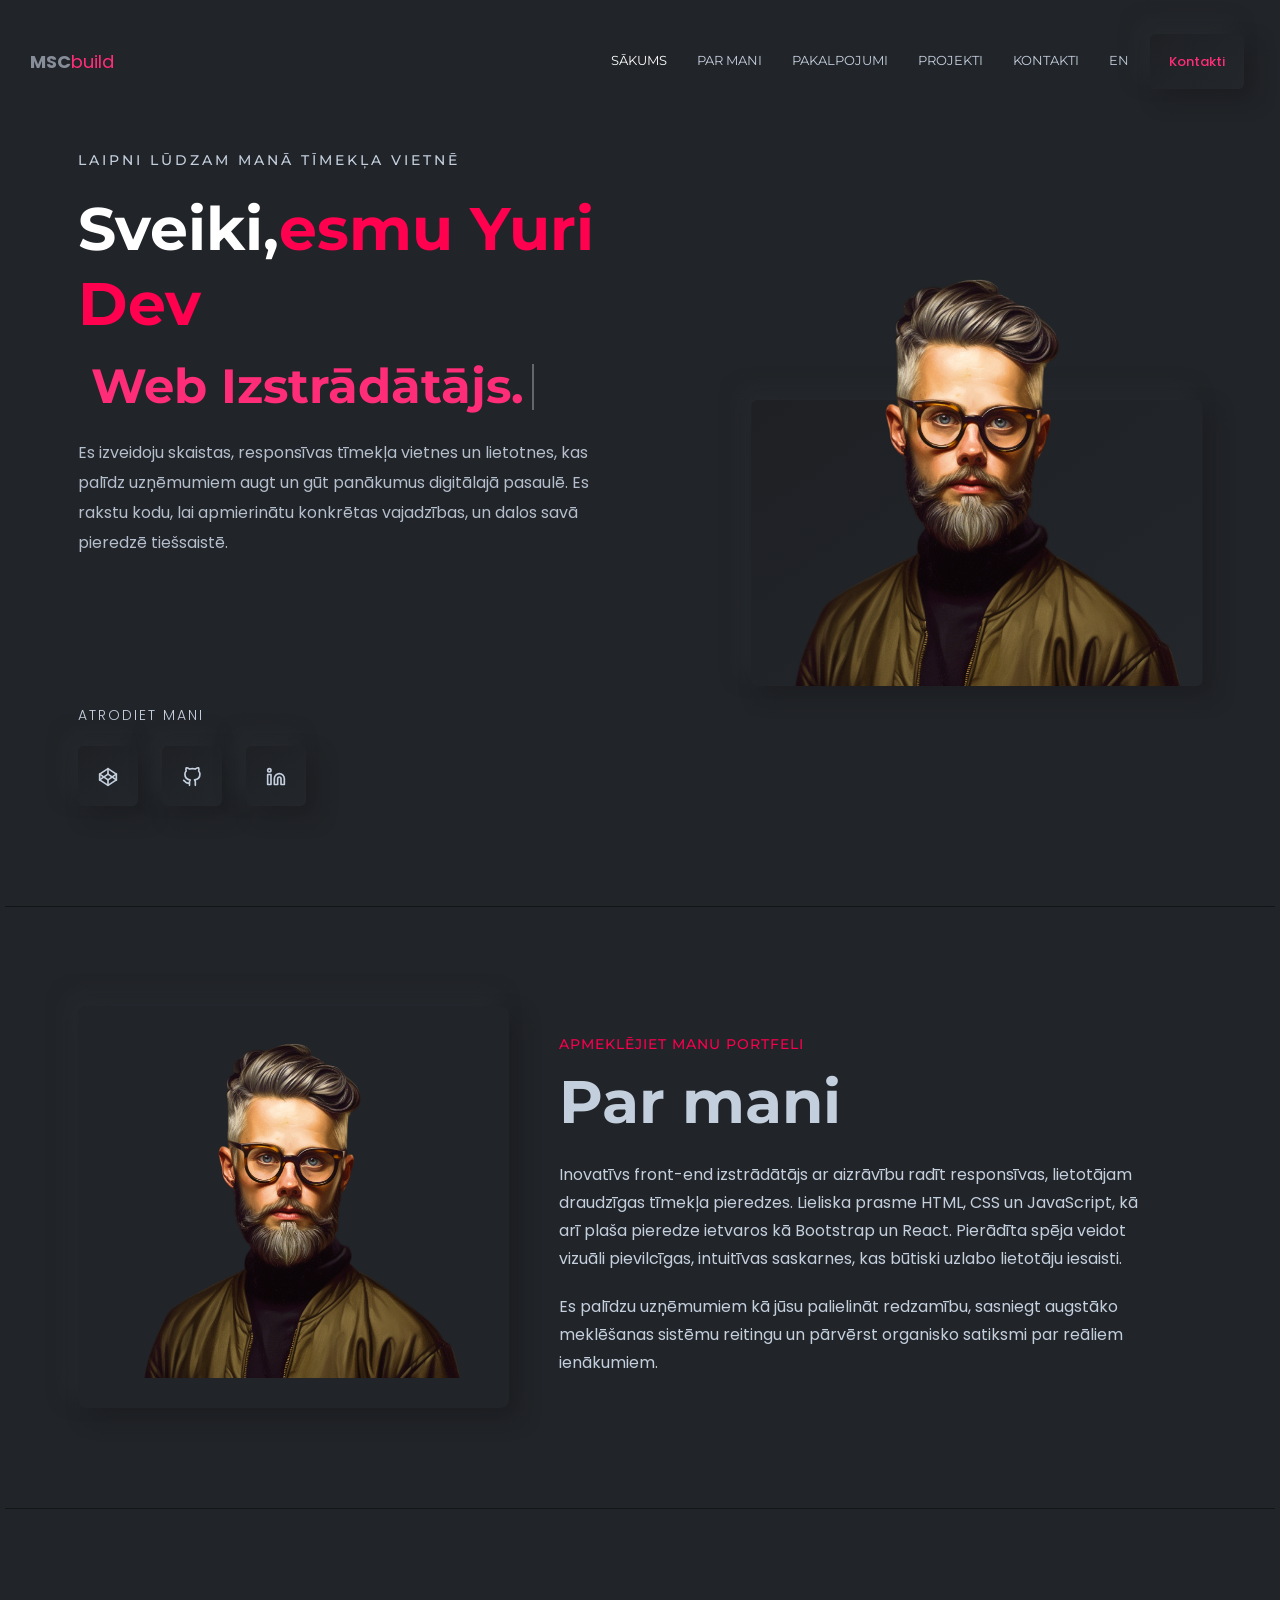
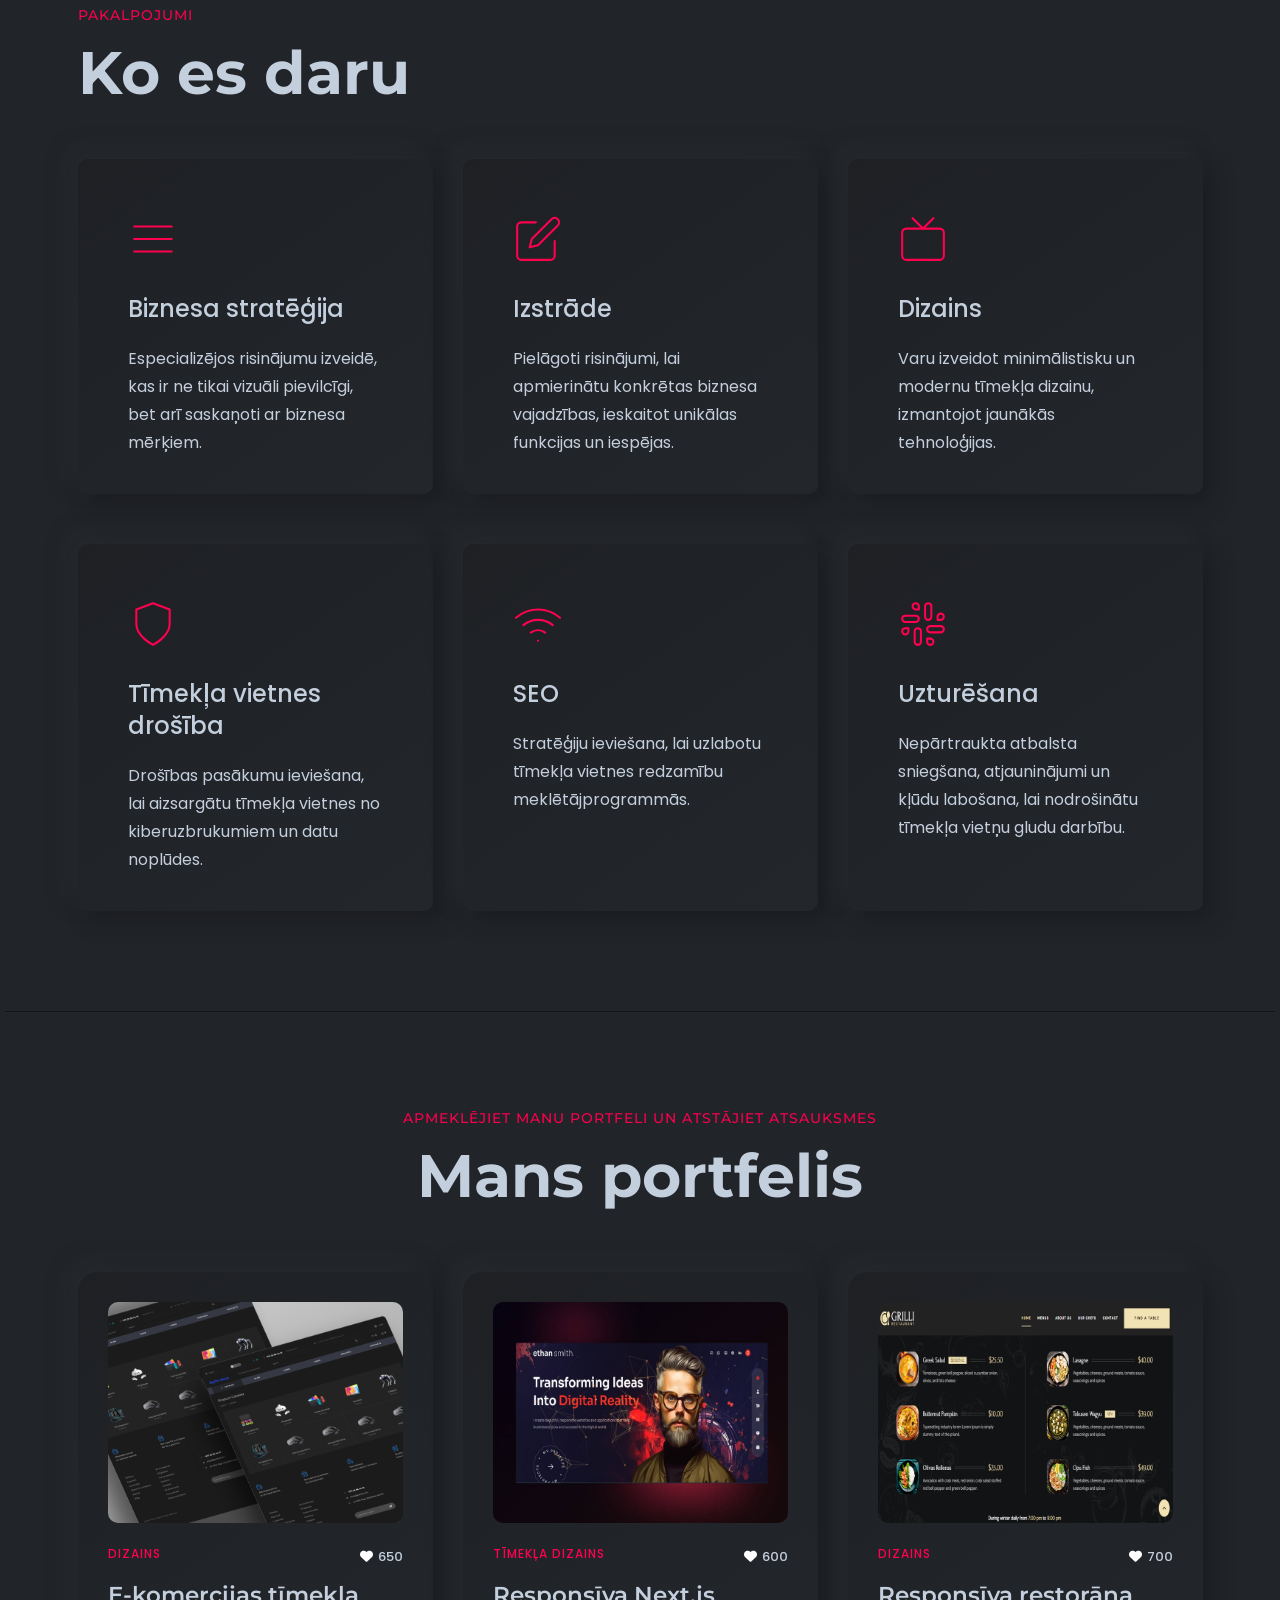
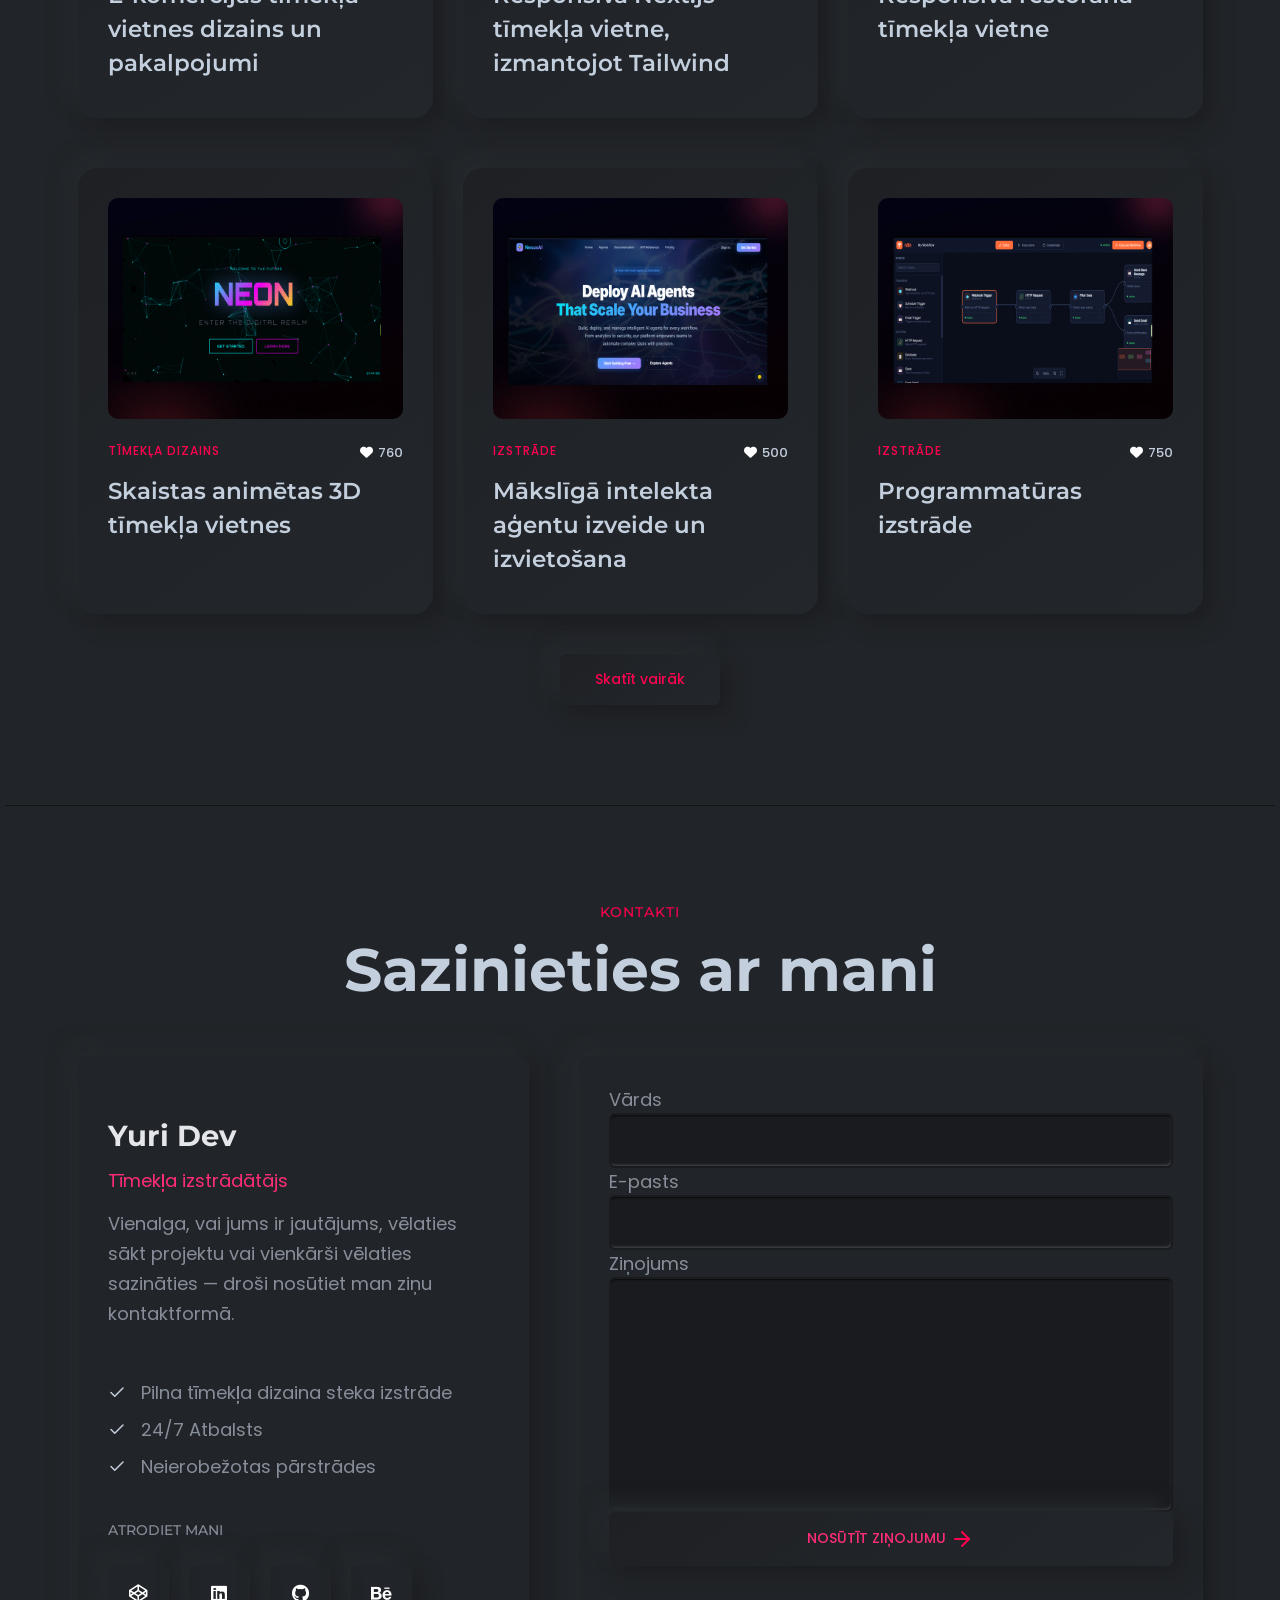
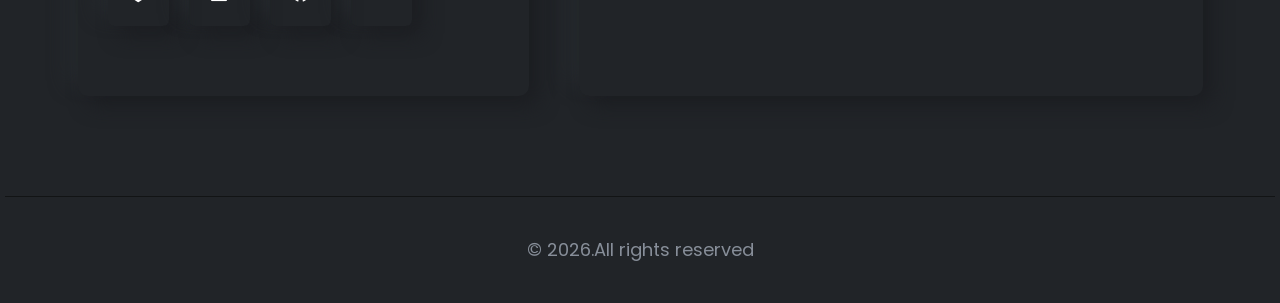
==== lv.html @ f6742e2f "Update print statement from 'Hello' to 'Goodbye'" ====
<!DOCTYPE html>
<html lang="lv">

<head>
<meta charset="utf-8">
<meta http-equiv="X-UA-Compatible" content="IE=edge">
<title>Yuri Dev || Digitālās pieredzes radīšana</title>
<meta name="robots" content="noindex, nofollow" />
<meta name="description" content="Yuri Dev, personīgā lapa, izstrādātājs">
<meta name="viewport" content="width=device-width, initial-scale=1, shrink-to-fit=no">
<meta name="apple-mobile-web-app-status-bar-style" content="black-translucent"/>
<meta http-equiv="ClearType" content="true" />
<meta name="format-detection" content="date=no">
<meta name="format-detection" content="telephone=no">
<meta name="format-detection" content="address=no">
<meta name="format-detection" content="email=no">
<meta name="referrer" content="no-referrer">
  <!-- FOR IE9 below -->
	<!--[if lt IE 9]>
	<script src="js/respond.min.js"></script>
	<![endif]-->
    <!-- Favicon -->
    <link rel="shortcut icon" type="image/x-icon" href="https://mscbuild.github.io/about/favicon.ico">
    <!-- CSS 
    ============================================ -->
    <link rel="stylesheet" href="https://mscbuild.github.io/assets/css/bootstrap.min.css">
    <link rel="stylesheet" href="https://mscbuild.github.io/assets/css/slick.css">
	<link rel="stylesheet" href="https://mscbuild.github.io/assets/css/slick-theme.css">
    <link rel="stylesheet" href="https://mscbuild.github.io/assets/css/aos.css">
<link rel="stylesheet" href="https://cdnjs.cloudflare.com/ajax/libs/font-awesome/6.5.0/css/all.min.css">
	<!-- Style css -->
    <link rel="stylesheet" href="assets/css/style.css">
    <!--Font-->
    <link href="https://fonts.googleapis.com/css?family=Open+Sans:300,400,700" rel="stylesheet">
	<style>
        /* Hiding the trap from real users */
        .honeypot {
            display: none;
        }
    </style>
   </head>

<body class="template-color-1 spybody" data-spy="scroll" data-target=".navbar-example2" data-offset="70">

    <!-- Start Header -->
    <header class="rn-header haeder-default black-logo-version header--fixed header--sticky">
        <div class="header-wrapper rn-popup-mobile-menu m--0 row align-items-center">
            <!-- Start Header Left -->
            <div class="col-lg-2 col-6">
                <div class="header-left">
					<div class="logo">
						 <strong>MSC</strong><span>build</span>
					</div>
                </div>
            </div>
            <!-- End Header Left -->
            <!-- Start Header Center -->
            <div class="col-lg-10 col-6">
                <div class="header-center">
                    <nav id="sideNav" class="mainmenu-nav navbar-example2 d-none d-xl-block onepagenav">
                        <!-- Start Mainmanu Nav -->
                        <ul class="primary-menu nav nav-pills">
                     <li class="nav-item current"><a class="nav-link smoth-animation active" href="#home">Sākums</a></li>
                     <li class="nav-item"><a class="nav-link smoth-animation" href="#about">Par mani</a></li>
                     <li class="nav-item"><a class="nav-link smoth-animation" href="#features">Pakalpojumi</a></li>
                     <li class="nav-item"><a class="nav-link smoth-animation" href="#portfolio">Projekti</a></li>
                    <li class="nav-item"><a class="nav-link" href="#contacts">Kontakti</a></li>
                    <li class="nav-item"><a class="nav-link" href="https://mscbuild.github.io/">EN</a></li>
                <div class="gtranslate_wrapper"</div>
                           <style>
                     .gglobe {
                                position: relative;
                                top: 2px;
						        margin: 10px 5px;
                                height: 23px;
                                width: 23px;


                        background-image: url('assets/img/lang.svg');
                        background-repeat: no-repeat;
                        background-size: contain;
                        opacity: 1;
                    }

                    .header-mob-menu .gglobe {
                        margin-left: 8px;
                        width: 30px;
                        height: 30px;

                        background-image: url('assets/img/lang.svg');
                    }
                </style>
                <script>window.gtranslateSettings = {"default_language":"en","languages":["en","lv","et","lt","pl","uk","de","ru","sv"],"globe_color":"#ffffff","wrapper_selector":".gtranslate_wrapper","flag_size":24,"globe_size":32}</script>
                <script src="https://cdn.gtranslate.net/widgets/latest/globe.js" defer></script>
						</ul>
					   <!-- End Mainmanu Nav -->
                    </nav>
					<!-- Start Header Right  -->
                    <div class="header-right">
                        <a class="rn-btn" href="#contacts"><span>Kontakti</span></a>
                        <div class="hamberger-menu d-block d-xl-none">
                            <i id="menuBtn" class="fas fa-bars humberger-menu"></i>
                        </div>
                        <div class="close-menu d-block">
                            <span class="closeTrigger">
                            <i data-feather="x"></i>
                        </span>
                        </div>
                    </div>
                    <!-- End Header Right  -->

                </div>
            </div>
            <!-- End Header Center -->
        </div>
    </header>
    <!-- End Header Area -->
	<!-- Start Popup Mobile Menu  -->
    <div class="popup-mobile-menu">
        <div class="inner">
            <div class="menu-top">
                <div class="menu-header">
                  <div class="close-button">
                        <button class="close-menu-activation close"><i data-feather="x"></i></button>
                    </div>
                </div>
                   </div>
            <div class="content">
                <ul class="primary-menu nav nav-pills onepagenav">
                     <li class="nav-item current"><a class="nav-link smoth-animation active" href="#home">Sākums</a></li>
                     <li class="nav-item"><a class="nav-link smoth-animation" href="#about">Par mani</a></li>
                     <li class="nav-item"><a class="nav-link smoth-animation" href="#features">Pakalpojumi</a></li>
                     <li class="nav-item"><a class="nav-link smoth-animation" href="#portfolio">Projekti</a></li>
                     <li class="nav-item"><a class="nav-link" href="#contacts">Kontakti</a></li>
					 <li class="nav-item"><a class="nav-link smoth-animation" href="https://mscbuild.github.io">EN</a></li>
                </ul>
					
                 <!-- social sharea area -->
                <div class="social-share-style-1 mt--40">
                    <span class="title">atrodiet mani</span>
                    <ul class="social-share d-flex liststyle">
                        <li class="facebook"><a href="https://x.com/"><svg xmlns="http://www.w3.org/2000/svg" width="24" height="24" viewBox="0 0 24 24" fill="none" stroke="currentColor" stroke-width="2" stroke-linecap="round" stroke-linejoin="round" class="feather feather-facebook">
                                    <path d="M18 2h-3a5 5 0 0 0-5 5v3H7v4h3v8h4v-8h3l1-4h-4V7a1 1 0 0 1 1-1h3z"></path>
                                </svg></a>
                        </li>
                        <li class="github"><a href="https://github.com/mscbuild"><svg xmlns="http://www.w3.org/2000/svg" width="24" height="24" viewBox="0 0 24 24" fill="none" stroke="currentColor" stroke-width="2" stroke-linecap="round" stroke-linejoin="round" class="feather feather-instagram">
                                    <rect x="2" y="2" width="20" height="20" rx="5" ry="5"></rect>
                                    <path d="M16 11.37A4 4 0 1 1 12.63 8 4 4 0 0 1 16 11.37z"></path>
                                    <line x1="17.5" y1="6.5" x2="17.51" y2="6.5"></line>
                                </svg></a>
                        </li>
                        <li class="linkedin"><a href="https://www.linkedin.com/in/jurijsrck"><svg xmlns="http://www.w3.org/2000/svg" width="24" height="24" viewBox="0 0 24 24" fill="none" stroke="currentColor" stroke-width="2" stroke-linecap="round" stroke-linejoin="round" class="feather feather-linkedin">
                                    <path d="M16 8a6 6 0 0 1 6 6v7h-4v-7a2 2 0 0 0-2-2 2 2 0 0 0-2 2v7h-4v-7a6 6 0 0 1 6-6z"></path>
                                    <rect x="2" y="9" width="4" height="12"></rect>
                                    <circle cx="4" cy="4" r="2"></circle>
                                </svg></a>
                        </li>
                    </ul>
                </div>
                <!-- end -->
            </div>
        </div>
    </div>
    <!-- End Popup Mobile Menu  -->
<main class="main-page-wrapper">
    <!-- Start Slider Area -->
        <div id="home" class="rn-slider-area">
            <div class="slide slider-style-1">
                <div class="container">
                    <div class="row row--30 align-items-center">
                        <div class="order-2 order-lg-1 col-lg-7 mt_md--50 mt_sm--50 mt_lg--30">
                            <div class="content">
                                <div class="inner">
                                    <span class="subtitle">Laipni lūdzam manā tīmekļa vietnē</span>
                                    <h1 class="title">Sveiki,<span>esmu Yuri Dev</span><br>
                                        <span class="header-caption" id="page-top">
                                            <!-- type headline start-->
                                            <span class="cd-headline clip is-full-width">
                                                <span></span>
                                                <!-- ROTATING TEXT -->
                                                <span class="cd-words-wrapper">
                                                    <b class="is-visible">Web Izstrādātājs.</b>
                                                    <b class="is-hidden">Freelancer.</b>
                                                </span>
                                            </span>
                                            <!-- type headline end -->
                                        </span>
                                    </h1>
                                    <div>
                                        <p class="description">Es izveidoju skaistas, responsīvas tīmekļa vietnes un lietotnes, kas palīdz uzņēmumiem augt un gūt panākumus digitālajā pasaulē. Es rakstu kodu, lai apmierinātu konkrētas vajadzības, un dalos savā pieredzē tiešsaistē.</p>
                                    </div>
								</div>
                             <div class="row">
                                    <div class="col-lg-6 col-xl-6 col-md-6 col-sm-6 col-12">
                                        <div class="social-share-inner-left">
                                            <span class="title">atrodiet mani</span>
                                            <ul class="social-share d-flex liststyle">
                                                <li class="codepen"><a href="https://codepen.io/jrck"><i data-feather="codepen"></i></a>
                                                </li>
                                                <li class="github"><a href="https://github.com/mscbuild"><i data-feather="github"></i></a>
                                                </li>
												<li class="linkedin"><a href="https://www.linkedin.com/in/jurijsrck"><i data-feather="linkedin"></i></a>
                                                </li>
											</ul>
                                        </div>
                                    </div>
                                </div>
                            </div>
                        </div>

                        <div class="order-1 order-lg-2 col-lg-5">
                            <div class="thumbnail">
                                <div class="inner">
                                    <img src="assets/img/hero.png" alt="Personīgā portfeļa attēli">
                                </div>
                            </div>
                        </div>
                    </div>
                </div>
            </div>
        </div>
        <!-- End Slider Area -->
          <!-- Start about Area -->
        <div id="about" class="rn-about-area rn-section-gap section-separator">
            <div class="container">
                <div class="row">
                    <div class="col-lg-5">
                        <div data-aos="fade-up" data-aos-duration="1000" data-aos-delay="100" data-aos-once="true" class="image-area">
                            <div class="thumbnail">
                                <img src="assets/img/hero.png" alt="">
                            </div>
                        </div>
                    </div>
                    <div data-aos="fade-up" data-aos-duration="1000" data-aos-delay="100" data-aos-once="true" class="col-lg-7 mt_sm--30">
                        <div class="contant">
                            <div class="section-title text-left">
                                <span class="subtitle">Apmeklējiet manu portfeli</span>
                                <h2 class="title">Par mani</h2>
                            </div>
                            <p class="discription">
                                Inovatīvs front-end izstrādātājs ar aizrāvību radīt responsīvas, lietotājam draudzīgas tīmekļa pieredzes. Lieliska prasme HTML, CSS un JavaScript, kā arī plaša pieredze ietvaros kā Bootstrap un React. Pierādīta spēja veidot vizuāli pievilcīgas, intuitīvas saskarnes, kas būtiski uzlabo lietotāju iesaisti.
                            </p>
                            <p class="discription">
                               Es palīdzu uzņēmumiem kā jūsu palielināt redzamību, sasniegt augstāko meklēšanas sistēmu reitingu un pārvērst organisko satiksmi par reāliem ienākumiem.
                            </p>
                            
                        </div>
                    </div>
                </div>
            </div>
        </div>
        <!-- End about Area -->
         <!-- Start Service Area -->
        <div class="rn-service-area rn-section-gap section-separator" id="features">
            <div class="container">
                <div class="row">
                    <div class="col-lg-12">
                        <div class="section-title text-left" data-aos="fade-up" data-aos-duration="500" data-aos-delay="100" data-aos-once="true">
                            <span class="subtitle">Pakalpojumi</span>
                            <h2 class="title">Ko es daru</h2>
                        </div>
                    </div>
                </div>
                <div class="row row--25 mt_md--10 mt_sm--10">

                    <!-- Start Single Service -->
                    <div data-aos="fade-up" data-aos-duration="500" data-aos-delay="100" data-aos-once="true" class="col-lg-6 col-xl-4 col-md-6 col-sm-12 col-12 mt--50 mt_md--30 mt_sm--30">
                        <div class="rn-service">
                            <div class="inner">
                                <div class="icon">
                                    <i data-feather="menu"></i>
                                </div>
                                <div class="content">
                                    <h4 class="title"><a href="#">Biznesa stratēģija</a></h4>
                                    <p class="description">Especializējos risinājumu izveidē, kas ir ne tikai vizuāli pievilcīgi, bet arī saskaņoti ar biznesa mērķiem.</p>
                                    <a class="read-more-button" href="#"><i class="feather-arrow-right"></i></a>
                                </div>
                            </div>
                            <a class="over-link" href="#"></a>
                        </div>
                    </div>
                    <!-- End SIngle Service -->
                    <!-- Start Single Service -->
                    <div data-aos="fade-up" data-aos-duration="500" data-aos-delay="300" data-aos-once="true" class="col-lg-6 col-xl-4 col-md-6 col-sm-12 col-12 mt--50 mt_md--30 mt_sm--30">
                        <div class="rn-service">
                            <div class="inner">
                                <div class="icon">
                                     <i data-feather="edit"></i>
                                </div>
                                <div class="content">
                                    <h4 class="title"><a href="#">Izstrāde</a></h4>
                                    <p class="description">Pielāgoti risinājumi, lai apmierinātu konkrētas biznesa vajadzības, ieskaitot unikālas funkcijas un iespējas.</p>
                                    <a class="read-more-button" href="#"><i class="feather-arrow-right"></i></a>
                                </div>
                            </div>
                            <a class="over-link" href="#"></a>
                        </div>
                    </div>
                    <!-- End SIngle Service -->
                    <!-- Start Single Service -->
                    <div data-aos="fade-up" data-aos-duration="500" data-aos-delay="500" data-aos-once="true" class="col-lg-6 col-xl-4 col-md-6 col-sm-12 col-12 mt--50 mt_md--30 mt_sm--30">
                        <div class="rn-service">
                            <div class="inner">
                                <div class="icon">
                                    <i data-feather="tv"></i>
                                </div>
                                <div class="content">
                                    <h4 class="title"><a href="#">Dizains</a></h4>
                                    <p class="description">Varu izveidot minimālistisku un modernu tīmekļa dizainu, izmantojot jaunākās tehnoloģijas.</p>
                                    <a class="read-more-button" href="#"><i class="feather-arrow-right"></i></a>
                                </div>
                            </div>
                            <a class="over-link" href="#"></a>
                        </div>
                    </div>
                    <!-- End SIngle Service -->
                    <!-- Start Single Service -->
                    <div data-aos="fade-up" data-aos-duration="500" data-aos-delay="100" data-aos-once="true" class="col-lg-6 col-xl-4 col-md-6 col-sm-12 col-12 mt--50 mt_md--30 mt_sm--30">
                        <div class="rn-service">
                            <div class="inner">
                                <div class="icon">
                                    <i data-feather="shield"></i>
                                </div>
                                <div class="content">
                                    <h4 class="title"><a href="#">Tīmekļa vietnes drošība</a></h4>
                                    <p class="description">Drošības pasākumu ieviešana, lai aizsargātu tīmekļa vietnes no kiberuzbrukumiem un datu noplūdes.
                                    </p>
                                    <a class="read-more-button" href="#"><i class="feather-arrow-right"></i></a>
                                </div>
                            </div>
                            <a class="over-link" href="#"></a>
                        </div>
                    </div>
                    <!-- End SIngle Service -->
                    <!-- Start Single Service -->
                    <div data-aos="fade-up" data-aos-duration="500" data-aos-delay="300" data-aos-once="true" class="col-lg-6 col-xl-4 col-md-6 col-sm-12 col-12 mt--50 mt_md--30 mt_sm--30">
                        <div class="rn-service">
                            <div class="inner">
                                <div class="icon">
                                    <i data-feather="wifi"></i>
                                </div>
                                <div class="content">
                                    <h4 class="title"><a href="#">SEO</a></h4>
                                    <p class="description">Stratēģiju ieviešana, lai uzlabotu tīmekļa vietnes redzamību meklētājprogrammās.</p>
                                    <a class="read-more-button" href="#"><i class="feather-arrow-right"></i></a>
                                </div>
                            </div>
                            <a class="over-link" href="#"></a>
                        </div>
                    </div>
                    <!-- End SIngle Service -->
                    <!-- Start Single Service -->
                    <div data-aos="fade-up" data-aos-duration="500" data-aos-delay="500" data-aos-once="true" class="col-lg-6 col-xl-4 col-md-6 col-sm-12 col-12 mt--50 mt_md--30 mt_sm--30">
                        <div class="rn-service">
                            <div class="inner">
                                <div class="icon">
                                    <i data-feather="slack"></i>
                                </div>
                                <div class="content">
                                    <h4 class="title"><a href="#">Uzturēšana</a></h4>
                                    <p class="description">Nepārtraukta atbalsta sniegšana, atjauninājumi un kļūdu labošana, lai nodrošinātu tīmekļa vietņu gludu darbību.</p>
                                    <a class="read-more-button" href="#"><i class="feather-arrow-right"></i></a>
                                </div>
                            </div>
                            <a class="over-link" href="#"></a>
                        </div>
                    </div>
                    <!-- End SIngle Service -->
                  </div>
            </div>
        </div>
        <!-- End Service Area  -->

 		<!-- Start Portfolio Area -->
        <div class="rn-portfolio-area rn-section-gap section-separator" id="portfolio">
            <div class="container">
                <div class="row">
                    <div class="col-lg-12">
                        <div class="section-title text-center">
                            <span class="subtitle">Apmeklējiet manu portfeli un atstājiet atsauksmes</span>
                            <h2 class="title">Mans portfelis</h2>
                        </div>
                    </div>
                </div>

                <div class="row row--25 mt--10 mt_md--10 mt_sm--10">
                    <!-- Start Single Portfolio -->
                    <div data-aos="fade-up" data-aos-delay="100" data-aos-once="true" class="col-lg-6 col-xl-4 col-md-6 col-12 mt--50 mt_md--30 mt_sm--30">
                        <div class="rn-portfolio" data-bs-toggle="modal" data-bs-target="#exampleModalCenter">
                            <div class="inner">
                                <div class="thumbnail">
                                            <a href="javascript:void(0)">
                                                <img src="assets/img/dev-21.png" alt="Personīgā portfeļa attēli">
                                            </a>
                                        </div>
                                        <div class="content">
                                            <div class="category-info">
                                                <div class="category-list">
                                                    <a href="javascript:void(0)">Dizains</a>
                                                </div>
                                                <div class="meta">
                                                    <span><a href="javascript:void(0)"><i class="fa-solid fa-heart"></i></a>
                                                        650</span>
                                                </div>
                                            </div>
                                            <h4 class="title"><a href="javascript:void(0)">E-komercijas tīmekļa vietnes dizains un pakalpojumi<i
                                                        class="feather-arrow-right"></i></a></h4>
                                        </div>
                                    </div>
                                </div>
                            </div>
                            <!-- End Single Portfolio  -->

                            <!-- Start Single Portfolio  -->
                             <div data-aos="fade-up" data-aos-delay="300" data-aos-once="true" class="col-lg-6 col-xl-4 col-md-6 col-12 mt--50 mt_md--30 mt_sm--30">
                        <div class="rn-portfolio" data-bs-toggle="modal" data-bs-target="#exampleModalCenter-1">
                            <div class="inner">
                                <div class="thumbnail">
										  <a href="javascript:void(0)">
                                         <img src="assets/img/dev-7.png" alt="Personīgā portfeļa attēli">
                                            </a>
                                        </div>
                                        <div class="content">
                                            <div class="category-info">
                                                <div class="category-list">
                                                    <a href="javascript:void(0)">Tīmekļa dizains</a>
                                                </div>
                                                <div class="meta">
                                                    <span><a href="javascript:void(0)"><i class="fa-solid fa-heart"></i></a>
                                                        600</span>
                                                </div>
                                            </div>
                                            <h4 class="title"><a href="javascript:void(0)">Responsīva Next.js tīmekļa vietne, izmantojot Tailwind<i
                                                        class="feather-arrow-right"></i></a></h4>
                                        </div>
                                    </div>
                                </div>
                            </div>
                            <!-- End Single Portfolio  -->

                            <!-- Start Single Portfolio  -->
                            <div data-aos="fade-up" data-aos-delay="300" data-aos-once="true" class="col-lg-6 col-xl-4 col-md-6 col-12 mt--50 mt_md--30 mt_sm--30">
                        <div class="rn-portfolio" data-bs-toggle="modal" data-bs-target="#exampleModalCenter-3">
                            <div class="inner">
                                <div class="thumbnail">
									 <a href="javascript:void(0)">
                                        <img src="assets/img/dev-5.png" alt="Personīgā portfeļa attēli">
                                            </a>
                                        </div>
                                        <div class="content">
                                            <div class="category-info">
                                                <div class="category-list">
                                                    <a href="javascript:void(0)">Dizains</a>
                                                </div>
                                                <div class="meta">
                                                    <span><a href="javascript:void(0)"><i class="fa-solid fa-heart"></i></a>
                                                        700</span>
                                                </div>
                                            </div>
                                            <h4 class="title"><a href="javascript:void(0)">Responsīva restorāna tīmekļa vietne<i
                                                        class="feather-arrow-right"></i></a></h4>
                                        </div>
                                    </div>
                                </div>
                            </div>
                            <!-- End Single Portfolio  -->

							<!-- Start Single Portfolio  -->
                        <div data-aos="fade-up" data-aos-delay="300" data-aos-once="true" class="col-lg-6 col-xl-4 col-md-6 col-12 mt--50 mt_md--30 mt_sm--30">
                        <div class="rn-portfolio" data-bs-toggle="modal" data-bs-target="#">
                            <div class="inner">
                                <div class="thumbnail">
                                            <a href="https://mscbuild.github.io/about/neon.html">
                                                <img src="assets/img/dev-8.png" alt="Personīgā portfeļa attēli">
                                            </a>
                                        </div>
                                        <div class="content">
                                            <div class="category-info">
                                                <div class="category-list">
                                                    <a href="https://mscbuild.github.io/about/neon.html">Tīmekļa dizains</a>
                                                </div>
                                                <div class="meta">
                                                    <span><a href="#"><i class="fa-solid fa-heart"></i></a>
                                                        760</span>
                                                </div>
                                            </div>
                                            <h4 class="title"><a href="https://mscbuild.github.io/about/neon.html">Skaistas animētas 3D tīmekļa vietnes<i
                                                        class="feather-arrow-right"></i></a></h4>
                                        </div>
                                    </div>
                                </div>
                            </div>
                            <!-- End Single Portfolio  -->


                            <!-- Start Single Portfolio  -->
                        <div data-aos="fade-up" data-aos-delay="300" data-aos-once="true" class="col-lg-6 col-xl-4 col-md-6 col-12 mt--50 mt_md--30 mt_sm--30">
                        <div class="rn-portfolio" data-bs-toggle="modal" data-bs-target="#">
                            <div class="inner">
                                <div class="thumbnail">
                                            <a href="https://mscbuild.github.io/about/agent.html">
                                                <img src="assets/img/dev-61.png" alt="Personīgā portfeļa attēli">
                                            </a>
                                        </div>
                                        <div class="content">
                                            <div class="category-info">
                                                <div class="category-list">
                                                    <a href="https://mscbuild.github.io/about/agent.html">Izstrāde</a>
                                                </div>
                                                <div class="meta">
                                                    <span><a href="#"><i class="fa-solid fa-heart"></i></a>
                                                       500</span>
                                                </div>
                                            </div>
                                            <h4 class="title"><a href="https://mscbuild.github.io/about/agent.html">Mākslīgā intelekta aģentu izveide un izvietošana<i
                                                        class="feather-arrow-left"></i></a></h4>
                                        </div>
                                    </div>
                                </div>
                            </div>
                            <!-- End Single Portfolio  -->
							<!-- Start Single Portfolio  -->
                        <div data-aos="fade-up" data-aos-delay="300" data-aos-once="true" class="col-lg-6 col-xl-4 col-md-6 col-12 mt--50 mt_md--30 mt_sm--30">
                        <div class="rn-portfolio" data-bs-toggle="modal" data-bs-target="#">
                            <div class="inner">
                                <div class="thumbnail">
                                            <a href="https://codepen.io/jrck/full/raMrOLz">
                                                <img src="assets/img/dev-4.png" alt="Personīgā portfeļa attēli">
                                            </a>
                                        </div>
                                        <div class="content">
                                            <div class="category-info">
                                                <div class="category-list">
                                                    <a href="https://codepen.io/jrck/full/raMrOLz">Izstrāde</a>
                                                </div>
                                                <div class="meta">
                                                    <span><a href="https://codepen.io/jrck/full/raMrOLz"><i class="fa-solid fa-heart"></i></a>
                                                       750</span>
                                                </div>
                                            </div>
                                                   <h4 class="title"><a href="https://codepen.io/jrck/full/raMrOLz">Programmatūras izstrāde<i   
                                                        class="feather-arrow-left"></i></a></h4>
                                        </div>
                                    </div>
								</div>
                            </div>
						   <!-- End Single Portfolio  -->
						 </div>
                    </div>
			  <div class="mt--40 text-center margin-t-20">
                   <a class="rn-btn rbbtn rn-single btn-medium  shadow-has" href="portf.html"> Skatīt vairāk</a>
				 </div>
            </div>
		   
	    <!-- End portfolio Area -->
	
        <!-- Modal Portfolio Body area Start -->
        <div class="modal fade" id="exampleModalCenter" tabindex="-1" role="dialog" aria-hidden="true">
            <div class="modal-dialog modal-dialog-centered" role="document">
                <div class="modal-content">
                    <div class="modal-header">
                        <button type="button" class="close" data-bs-dismiss="modal" aria-label="Close">
                            <span aria-hidden="true"><i data-feather="x"></i></span>
                        </button>
                    </div>
                    <div class="modal-body">
                        <div class="row align-items-center">

                            <div class="col-lg-6">
                                <div class="portfolio-popup-thumbnail">
                                    <div class="image">
                                        <img class="w-100" src="assets/img/dev-21.png" alt="slide">
                                    </div>
                                </div>
                            </div>

                            <div class="col-lg-6">
                                <div class="text-content">
                                    <h3>
                                        <span>Izceltais – Dizains</span> Tīmekļa vietnes dizaina izstrāde.
                                    </h3>
                                    <p class="mb--30">Kompleksa dizaina risinājuma izstrāde e-komercijas platformai, kas vērsta uz lietotāja pieredzes (UX), pārdošanas konversijas un zīmola atpazīstamības uzlabošanu. Projekts ietvēra visas fāzes — no tirgus pētījumiem līdz galīgo UI izkārtojumu un prototipu izveidei.</p>
									<p><b>*Sasniegtie rezultāti:</b></p>
								    <p>Pozitīvas lietotāju atsauksmes par interfeisa vienkāršību un ērtību, 10% atteikumu samazināšanās, redzamība meklēšanas sistēmās. Produkts atbilst tehniskajām prasībām un kvalitātes standartiem.</p> 
									<p><b>*Izmantotās tehnoloģijas:</b></p>
									<p>· Figma</p>
									<div class="button-group mt--20">
                                        <a href="https://www.behance.net/gallery/228404099/E-commerce-bussiness-design" class="rn-btn thumbs-icon">
                                            <span>PATĪK</span>
                                            <i data-feather="thumbs-up"></i>
											</a>
                                        <a href="https://www.behance.net/gallery/228404099/E-commerce-bussiness-design" class="rn-btn">
                                            <span>SKATĪT PROJEKTU</span>
                                            <i data-feather="chevron-right"></i>
                                        </a>
                                    </div>

                                </div>
                                <!-- End of .text-content -->
                            </div>
                        </div>
                        <!-- End of .row Body-->
                    </div>
                </div>
            </div>
        </div>
        <!-- End Modal Portfolio area -->

	<!-- Modal Portfolio Body area Start-1 -->
        <div class="modal fade" id="exampleModalCenter-1" tabindex="-1" role="dialog" aria-hidden="true">
            <div class="modal-dialog modal-dialog-centered" role="document">
                <div class="modal-content">
                    <div class="modal-header">
                        <button type="button" class="close" data-bs-dismiss="modal" aria-label="Close">
                            <span aria-hidden="true"><i data-feather="x"></i></span>
                        </button>
                    </div>
                    <div class="modal-body">
                        <div class="row align-items-center">

                            <div class="col-lg-6">
                                <div class="portfolio-popup-thumbnail">
                                    <div class="image">
                                        <img class="w-100" src="assets/img/dev-7.png" alt="slide">
                                    </div>
                                </div>
                            </div>

                            <div class="col-lg-6">
                                <div class="text-content">
                                    <h3>
                                        <span>Izceltais – Dizains</span> Tīmekļa vietnes dizaina izstrāde.
                                    </h3>
									<p><b>Stratēģija · UI/UX Dizains · Mākslas virziens · Tīmekļa izstrāde</b></p>
                                    <p class="mb--30">Visaptveroša dizaina risinājuma izstrāde ļoti efektīvai, profesionālai un atmiņā paliekošai portfeļa tīmekļa vietnei, kas maksimizē iespējas sasniegt profesionālos mērķus: piesaistīt mērķa klientus, atrast darbu vai palielināt personīgā zīmola atpazīstamību.</p>
									<p><b>*Sasniegtie rezultāti:</b></p>
                                    <p>Dizains tiek uztverts kā profesionāls, saskanīgs ar mūsdienu tendencēm un atspoguļo personīgo zīmolu, adaptīvs dizains, unikālas animācijas, interaktīvi elementi. Pozitīva lietotāja pieredze (UX): Vairāk nekā 80% testa lietotāju viegli atrod nepieciešamo informāciju.</p> 
									<p><b>*Izmantotās tehnoloģijas:</b></p>
									<p>Next.js · React · TypeScript · Tailwind CSS · Framer Motion · Responsīvais dizains</p>
									<div class="button-group mt--20">
                                        <a href="#" class="rn-btn thumbs-icon">
                                            <span>PATĪK</span>
                                            <i data-feather="thumbs-up"></i>
                                        </a>
                                        <a href="https://mysite-roan-xi.vercel.app" class="rn-btn">
                                            <span>SKATĪT PROJEKTU</span>
                                            <i data-feather="chevron-right"></i>
                                        </a>
                                    </div>

                                </div>
                                <!-- End of .text-content -->
                            </div>
                        </div>
                        <!-- End of .row Body-->
                    </div>
                </div>
            </div>
        </div>
        <!-- End Modal Portfolio area -->

	 <!-- Modal Portfolio Body area Start -3 -->
        <div class="modal fade" id="exampleModalCenter-3" tabindex="-1" role="dialog" aria-hidden="true">
            <div class="modal-dialog modal-dialog-centered" role="document">
                <div class="modal-content">
                    <div class="modal-header">
                        <button type="button" class="close" data-bs-dismiss="modal" aria-label="Close">
                            <span aria-hidden="true"><i data-feather="x"></i></span>
                        </button>
                    </div>
                    <div class="modal-body">
                        <div class="row align-items-center">

                            <div class="col-lg-6">
                                <div class="portfolio-popup-thumbnail">
                                    <div class="image">
                                        <img class="w-100" src="assets/img/dev-5.png" alt="slide">
                                    </div>
                                </div>
                            </div>

                            <div class="col-lg-6">
                                <div class="text-content">
                                    <h3>
                                        <span>Izceltais – Dizains</span> Tīmekļa vietnes dizaina izstrāde.
                                    </h3>
                                    <p class="mb--30">Kompleksa dizaina risinājuma izstrāde restorānam, kas vērsta uz lietotāja pieredzes (UX), pārdošanas konversijas un zīmola atpazīstamības uzlabošanu. Projekts ietvēra visas fāzes — no tirgus pētījumiem līdz galīgo UI izkārtojumu un prototipu izveidei.</p>
									<p><b>*Sasniegtie rezultāti:</b></p>
                                    <p>Pilnībā responsīvs dizains, vienkāršota norēķinu procedūra, produktu filtrēšanas sistēma, vēlmju saraksta funkcionalitāte un integrētas klientu atsauksmes. 40% konversijas līmeņa pieaugums, 25% izlēciena likmes samazināšanās un būtisks vidējās pasūtījuma vērtības uzlabojums pirmajos 3 mēnešos pēc palaišanas.</p> 
									<p><b>*Izmantotās tehnoloģijas:</b></p>
									<p>HTML5 · CSS3 · JavaScript · SCSS · Bootstrap · Responsīvais dizains</p>
                                    <div class="button-group mt--20">
                                        <a href="https://mscbuild.github.io/restaurant-website/" class="rn-btn thumbs-icon">
                                            <span>PATĪK</span>
                                            <i data-feather="thumbs-up"></i>
                                        </a>
                                        <a href="https://mscbuild.github.io/restaurant-website/" class="rn-btn">
                                            <span>SKATĪT PROJEKTU</span>
                                            <i data-feather="chevron-right"></i>
                                        </a>
                                    </div>

                                </div>
                                <!-- End of .text-content -->
                            </div>
                        </div>
                        <!-- End of .row Body-->
                    </div>
                </div>
            </div>
        </div>
        <!-- End Modal Portfolio area -->
	
        <!-- Back to  top Start -->
        <div class="backto-top">
            <div>
                <i data-feather="arrow-up"></i>
            </div>
        </div>
        <!-- Start Contact section -->
        <div class="rn-contact-area rn-section-gap section-separator" id="contacts">
            <div class="container">
                <div class="row">
                    <div class="col-lg-12">
                        <div class="section-title text-center">
                            <span class="subtitle">Kontakti</span>
                            <h2 class="title">Sazinieties ar mani</h2>
                        </div>
                    </div>
                </div>

                <div class="row mt--50 mt_md--40 mt_sm--40 mt-contact-sm">
                    <div class="col-lg-5">
                        <div class="contact-about-area">
                            <div class="thumbnail">
                            </div>
                            <div class="title-area">
							<h4 class="title">Yuri Dev</h4>
                                <span>Tīmekļa izstrādātājs</span>
                            </div>
                            <div class="description">
                                <p>Vienalga, vai jums ir jautājums, vēlaties sākt projektu vai vienkārši vēlaties sazināties — droši nosūtiet man ziņu kontaktformā.
                                </p>
								<ul class="about-skill-style mb--40">
								<li><i data-feather="check"></i><span>Pilna tīmekļa dizaina steka izstrāde
                                </span></li>
                                <li><i data-feather="check"></i><span>24/7 Atbalsts
                                </span></li>
                                <li><i data-feather="check"></i><span>Neierobežotas pārstrādes
                                </span></li>
                                </ul>
								</div>
                            <div class="social-area">
                                <div class="name">ATRODIET MANI</div>
                                <div class="social-icone">
                                    <a href="https://codepen.io/jrck"><i class="fa-brands fa-codepen"></i></a>
                                    <a href="https://www.linkedin.com/in/jurijsrck"><i class="fa-brands fa-linkedin"></i></a>
                                    <a href="https://github.com/mscbuild"><i class="fa-brands fa-github"></i></a>
									<a href="https://behance.net/bitkoins"><i class="fa-brands fa-behance"></i></a>
									<ul class="about-skill-style mb--40">
                                 </ul>
							   </div>
                            </div>
                        </div>
                    </div>
                    <div data-aos-delay="600" class="col-lg-7 contact-input">
					<div class="contact-form-wrapper">
                    <div class="introduce">
	<!-- Otrajā sadaļā būs mūsu kontaktforma -->
	<form method="POST" id="form">Vārds
    <input type="hidden" name="access_key" value="e4fb776d-e6d3-436b-873f-d74e87cd5d26">
    <input type="text" name="name" required>E-pasts
    <input type="email" name="email" required>Ziņojums
	<textarea name="message" required></textarea>
	<input type="checkbox" name="botcheck" class="hidden" style="display: none;">
	<div class="honeypot">
    <label for="honeypot">Lauks botiem (neaizpildīt):</label>
    <input type="text" id="honeypot" name="honeypot" value="">
	 </div>
	 <!-- Submit Button -->
    <button name="submit" type="submit" id="submit" class="rn-btn">
                                            <span>NOSŪTĪT ZIŅOJUMU</span>
                                            <i data-feather="arrow-right"></i>
                                        </button>
                               <!-- Result placeholder -->
                            <div id="result"></div>
                        </form>
                    </div>
                </div>
            </div>
        </div>
    </div>
</div>
<script>
(function() {
  'use strict';

  // === Настройки ===
  const RATE_LIMIT_WINDOW = 60; // seconds between sendings
  const FORM_STORAGE_KEY = 'contact_form_last_submit';
  const WEB3FORMS_ENDPOINT = 'https://api.web3forms.com/submit';

  // List of meaningless phrases
  const BANNED_PHRASES = [
    'test', 'тест', 'qwe', 'qwerty', '123', '1234', '12345', '123456', '1111',
    'asdf', 'zxcv', 'йцу', 'фыв', 'йцукен', 'no name', 'noname', 'anonymous',
    'spam', 'бот', 'bot', 'example', 'user', 'имя', 'ваше имя', 'сообщение',
    'name', 'message', 'email', 'none', 'null', 'undefined', `aaaaaa`, 'message', 'сообщение', 'ваше сообщение', 'your message',
    'email', 'e-mail', 'почта', 'ваш email', 'youremail@example.com',
    'test@example.com', 'admin@example.com', 'user@example.com', 'none', 'null', 'undefined', 'nil', 'n/a', 'na', '—', '-', '...', '???',  'aaaaaa', 'aaaa', 'bbbbbb', 'cccccc', 'abcdef', 'abc123',
    'aaaaaaaa', 'zzzzzz', 'xxxxxx', '......', '!!!!!!', '@@@@@@', '1q2w3e', '1qaz2wsx', 'q1w2e3', 'zaq12wsx',
    '!@#$%', '!@#$%^&*()', '123qwe', 'qwe123', 'lorem ipsum', 'ipsum', 'dolor', 'sit amet', 'asdfghjkl', 'poiuytrewq', 'mnbvcxz',
    'йцукенгшщзхъ', 'фывапролджэё', 'ячсмитьбю','password', 'pass', '12345678', 'password123','click here', 'subscribe', 'free', 'win', 'winner',
    'тестовое сообщение', 'пример', 'blabla', 'bla bla','something', 'anything', 'nothing', 'nobody',
    'default', 'temp', 'temporary', 'draft', 'тут будет имя', 'тут текст', 'вставьте текст', 'заполните поле', 'field', 'input', 'text',
  ].map(s => s.toLowerCase());

  // === Auxiliary functions ===

  function hasUserAgent() {
    return typeof navigator !== 'undefined' &&
           typeof navigator.userAgent === 'string' &&
           navigator.userAgent.trim() !== '';
  }

  function isRepetitive(str) {
    if (str.length < 3) return false;
    return str.split('').every(char => char === str[0]);
  }

  function hasNoLetters(str) {
    return !/[a-zA-Zа-яА-ЯёЁ]/.test(str);
  }

  function isMeaningless(value, fieldType) {
    const clean = value.trim();
    if (clean.length === 0) return true;
    if (clean.length < 2) return true;

    const lower = clean.toLowerCase();

    if (BANNED_PHRASES.some(phrase => lower.includes(phrase))) return true;
    if (isRepetitive(clean)) return true;
    if (fieldType === 'name' && hasNoLetters(clean)) return true;
    if (fieldType === 'message' && clean.length > 25 && !/[ \t\n\r]/.test(clean)) return true;

    return false;
  }

  function isRateLimited() {
    const last = localStorage.getItem(FORM_STORAGE_KEY);
    if (!last) return false;
    return (Date.now() - parseInt(last, 10)) < RATE_LIMIT_WINDOW * 1000;
  }

  function setLastSubmission() {
    localStorage.setItem(FORM_STORAGE_KEY, Date.now().toString());
  }

  // === Basic initialization ===

  window.addEventListener('load', function() {
    if (!hasUserAgent()) {
      console.warn('Form blocked: missing user agent.');
      return;
    }

    const form = document.getElementById('form');
    const result = document.getElementById('result');

    if (!form || !result) {
      console.error('Form с id="form" or element #result not found.');
      return;
    }

    const nameInput = form.querySelector('input[name="name"]');
    const messageInput = form.querySelector('textarea[name="message"]');
    const submitBtn = form.querySelector('button[type="submit"]');

    // Field validation on loss of focus
    const validateField = (input, type) => {
      if (!input) return true;
      const isBad = isMeaningless(input.value, type);
      input.setCustomValidity(isBad ? 
        (type === 'name' ? 'Please enter your real name.' : 'Please write a meaningful message..') 
        : ''
      );
      return !isBad;
    };

    if (nameInput) nameInput.addEventListener('blur', () => validateField(nameInput, 'name'));
    if (messageInput) messageInput.addEventListener('blur', () => validateField(messageInput, 'message'));

    // Processing the shipment
    form.addEventListener('submit', async function(e) {
      e.preventDefault();
      e.stopPropagation();

      // 1. Rate limiting
      if (isRateLimited()) {
        alert(`Please wait ${RATE_LIMIT_WINDOW} seconds before resending.`);
        return;
      }

      // 2. Resetting errors
      if (nameInput) nameInput.setCustomValidity('');
      if (messageInput) messageInput.setCustomValidity('');

      // 3. Content Check
      let valid = true;
      if (nameInput && isMeaningless(nameInput.value, 'name')) {
        nameInput.setCustomValidity('Please enter your real name (minimum 2 characters, including letters)).');
        valid = false;
      }
      if (messageInput && isMeaningless(messageInput.value, 'message')) {
        messageInput.setCustomValidity('Please write a meaningful message.');
        valid = false;
      }
        
      // 4. Standard browser validation
      if (!form.checkValidity() || !valid) {
        form.classList.add('was-validated');
        return;
      }
     
      // 5. Locking the button and preparing for shipment
      if (submitBtn) {
        submitBtn.disabled = true;
        const span = submitBtn.querySelector('span');
        if (span) span.textContent = 'Sending...';
      }
      result.innerHTML = 'Please wait...';
      result.style.display = 'block';

      // 6. Sending  
      const formData = new FormData(form);
      const object = Object.fromEntries(formData);
      const json = JSON.stringify(object);

      try {
        const response = await fetch(WEB3FORMS_ENDPOINT, {
          method: 'POST',
          headers: {
            'Content-Type': 'application/json',
            'Accept': 'application/json'
          },
          body: json
        });

        const data = await response.json();
        result.innerHTML = data.message || (response.ok ? 'Message sent!' : 'Sending error.');

        if (response.ok) {
          form.reset();
          form.classList.remove('was-validated');
          setLastSubmission();
        }
      } catch (error) {
        console.error('Ошибка:', error);
        result.innerHTML = 'Something went wrong!';
      } finally {
        // Restore button after 1 second if needed
        setTimeout(() => {
          if (submitBtn) {
            submitBtn.disabled = false;
            const span = submitBtn.querySelector('span');
            if (span) span.textContent = 'SEND MESSAGE';
          }
          // Hide the result after 3 seconds
          setTimeout(() => {
            result.style.display = 'none';
          }, 3000);
        }, 1000);
      }
    });
  }, false);
})();
</script>
                      
	<div class="copyright text-center ptb--40 section-separator">
              © 2026.All rights reserved
                <span class="separator"></span>
                
          </div>
	 
        <!-- End Contuct section -->
    </main>

    <!-- JS ============================================ -->
    <script src="https://mscbuild.github.io/assets/js/jquery.js"></script>
    <script src="https://mscbuild.github.io/assets/js/bootstrap.js"></script>
    <script src="https://mscbuild.github.io/assets/js/modernizer.min.js"></script>
    <script src="https://mscbuild.github.io/assets/js/feather.min.js"></script>
    <script src="https://mscbuild.github.io/assets/js/slick.min.js"></script>
    <script src="https://mscbuild.github.io/assets/js/text-type.js"></script>
    <script src="https://mscbuild.github.io/assets/js/wow.js"></script>
    <script src="https://mscbuild.github.io/assets/js/aos.js"></script>
    <script src="https://mscbuild.github.io/assets/js/particles.js"></script>
    <script src="https://mscbuild.github.io/assets/js/jquery-one-page-nav.js"></script>
	<!-- main JS -->
    <script src="https://mscbuild.github.io/assets/js/main.js"></script>
	<!-- References for the optional jQuery function form to enhance end-user prompts -->
    <script src="https://code.jquery.com/jquery-3.3.1.min.js"></script>
    <?--[if gte IE 5[><script type="text/javascript">
    createPopup().show(0,0,0,0,0);
    </script><![endif]-->
    <body oncontextmenu="return false;">
    <script>
        // Дополнительно можно добавить проверку на стороне JavaScript
        document.querySelector('form').addEventListener('submit', function(event) {
            const honeypot = document.getElementById('honeypot').value;
            if (honeypot) {
                // Если поле не пустое, скорее всего, это бот
                alert("Вы бот!");
                event.preventDefault(); // Останавливаем отправку формы
            }
        });
    </script>
	<script>
		// Dynamic greeting based on time
        const hour = new Date().getHours();
        let greeting = 'Welcome';
        if (hour < 12) greeting = 'Good Morning';
        else if (hour < 18) greeting = 'Good Afternoon';
        else greeting = 'Good Evening';

        console.log(`${greeting}! Welcome to personal page.`);
	</script>
       </body>
</html>
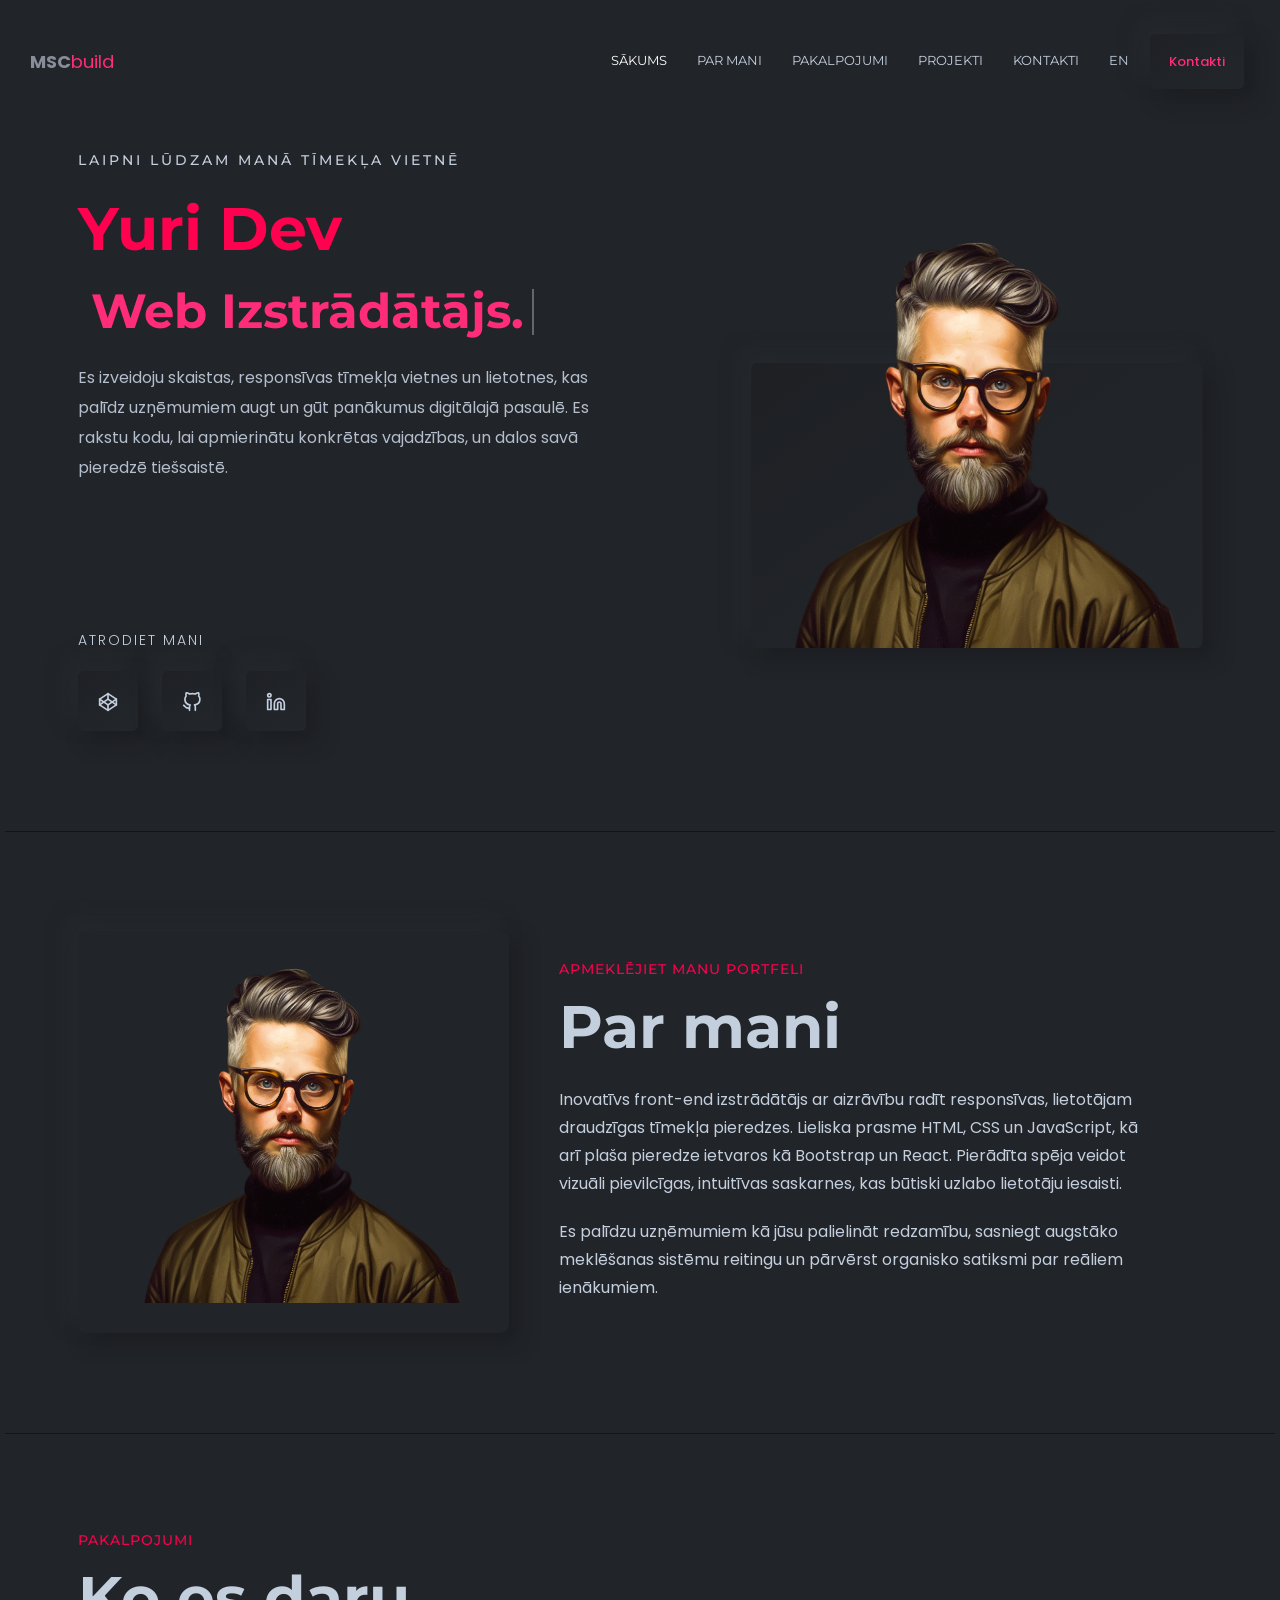
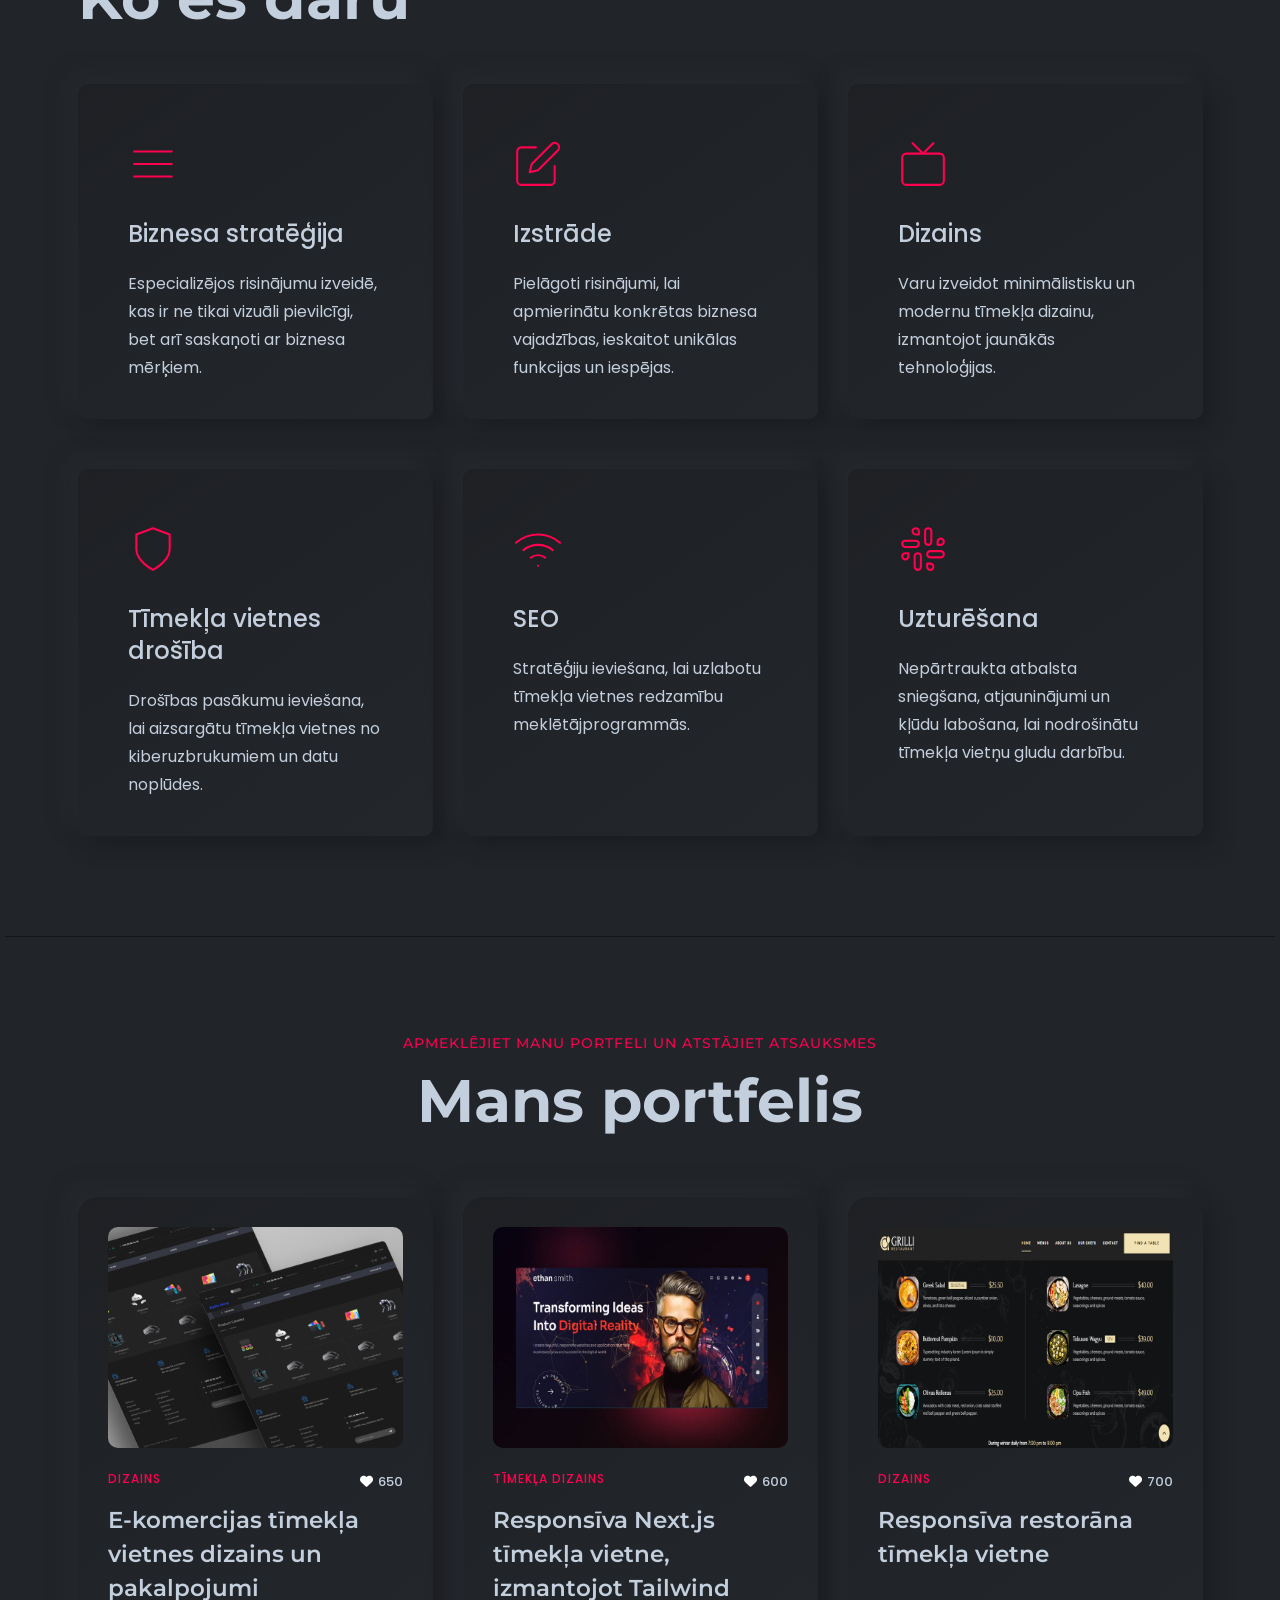
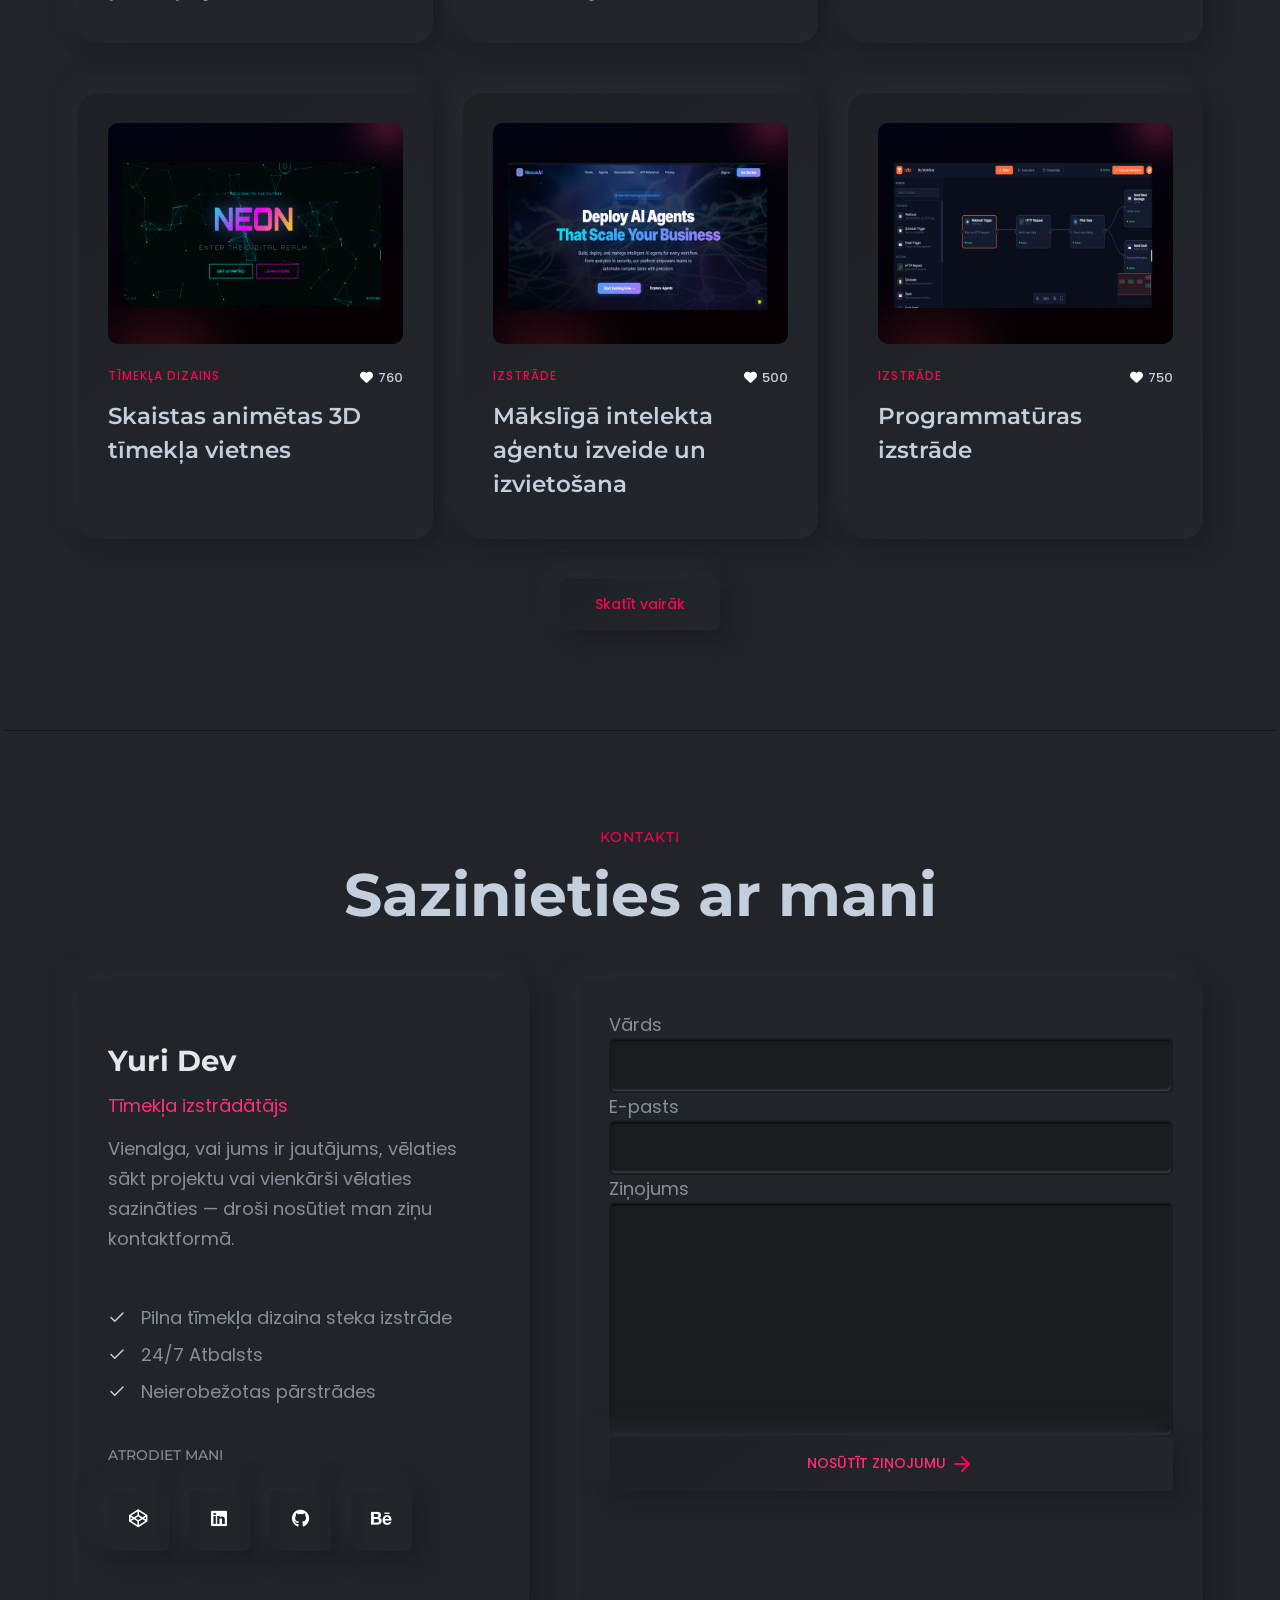
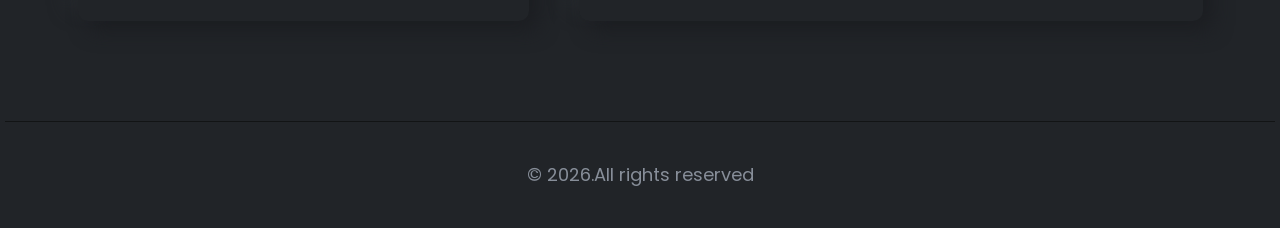
==== commit 25e43c84: "Update lv.html" ====
--- a/lv.html
+++ b/lv.html
@@ -172,7 +172,7 @@
                             <div class="content">
                                 <div class="inner">
                                     <span class="subtitle">Laipni lūdzam manā tīmekļa vietnē</span>
-                                    <h1 class="title">Sveiki,<span>esmu Yuri Dev</span><br>
+                                    <h1 class="title"><span> Yuri Dev</span><br>
                                         <span class="header-caption" id="page-top">
                                             <!-- type headline start-->
                                             <span class="cd-headline clip is-full-width">
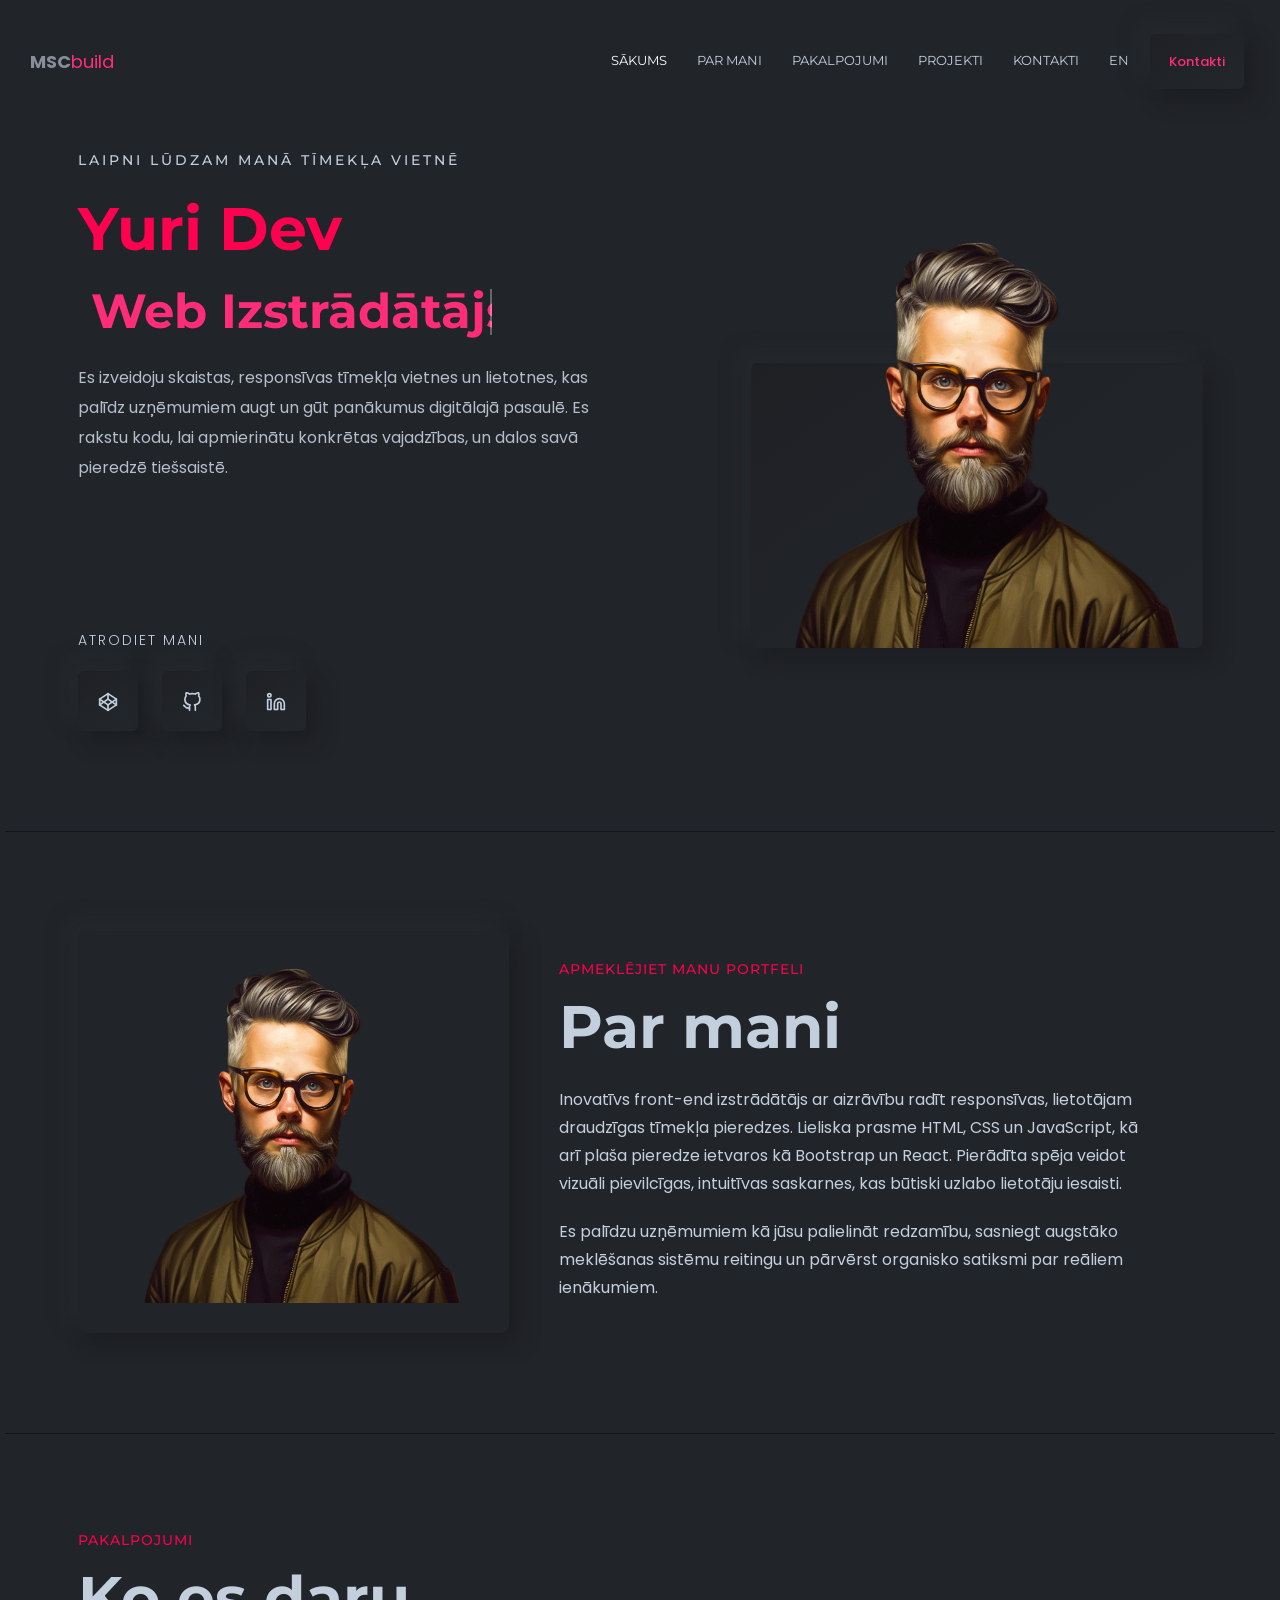
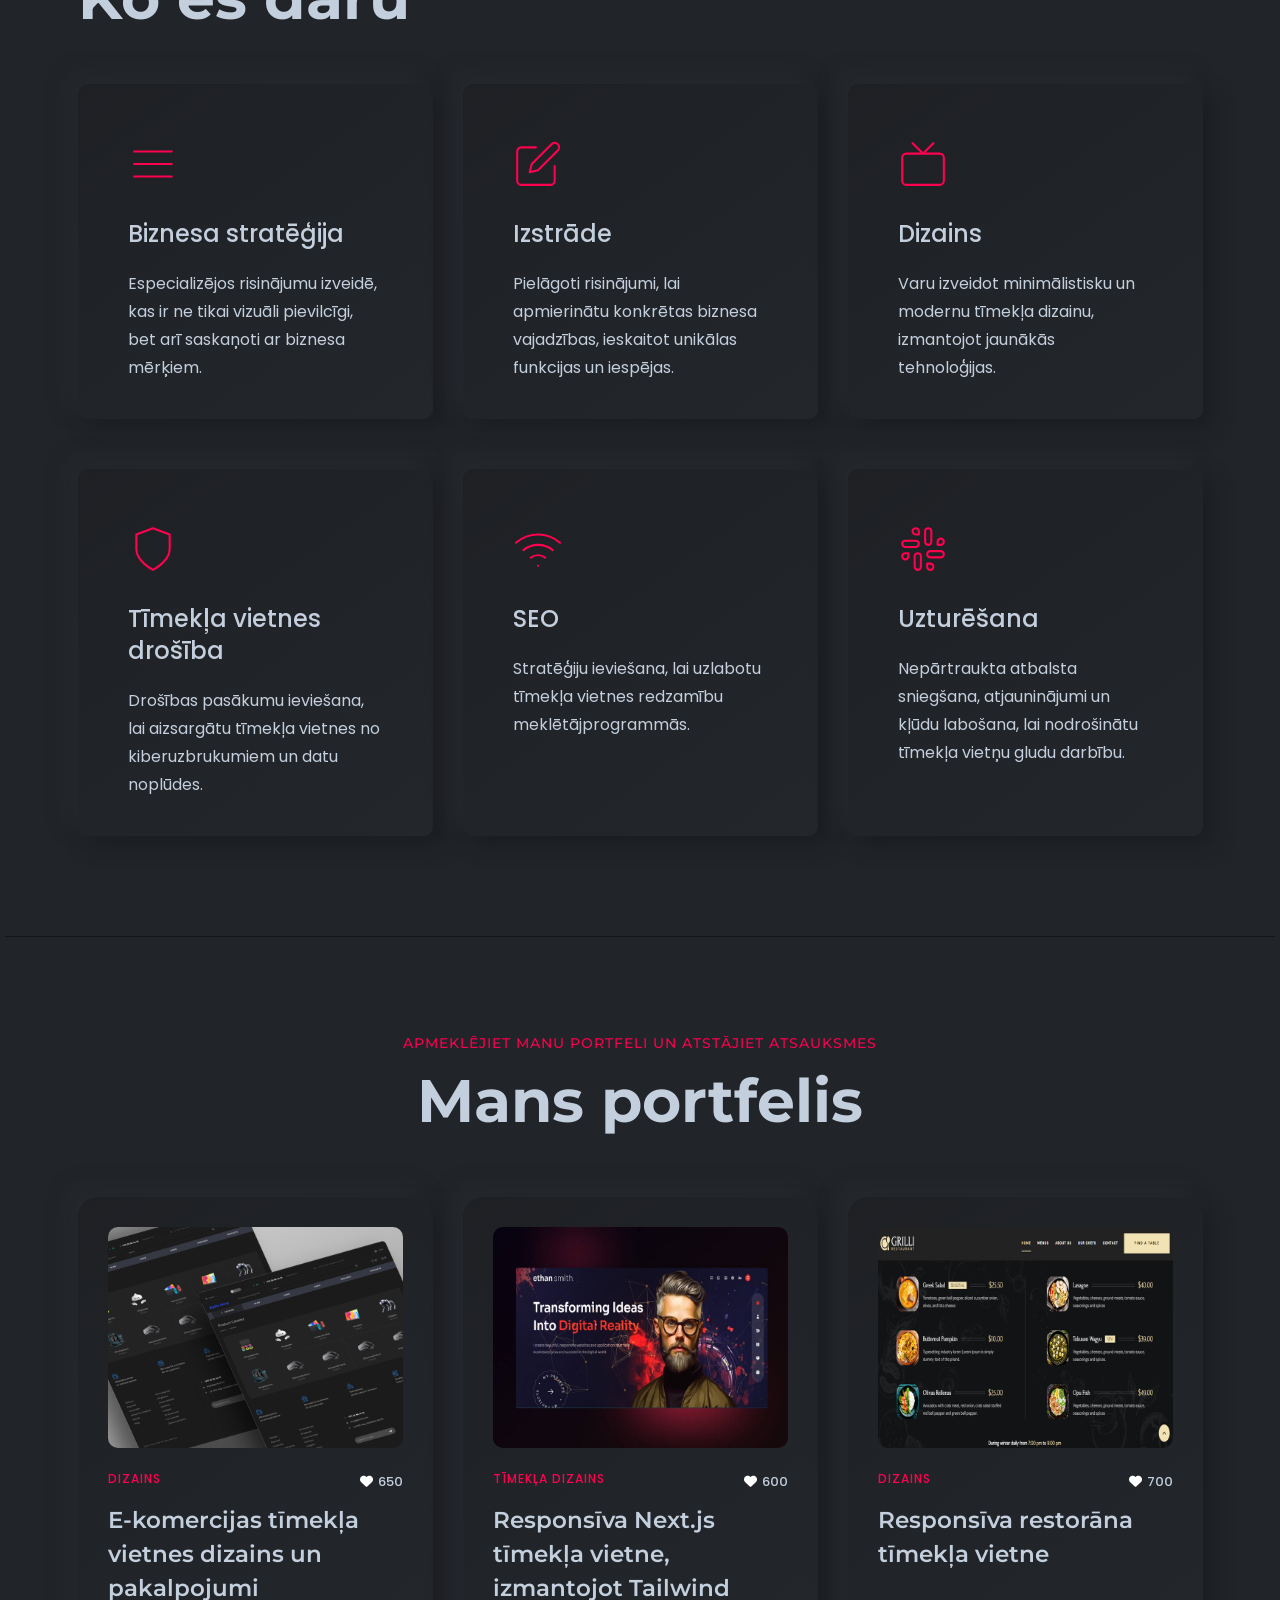
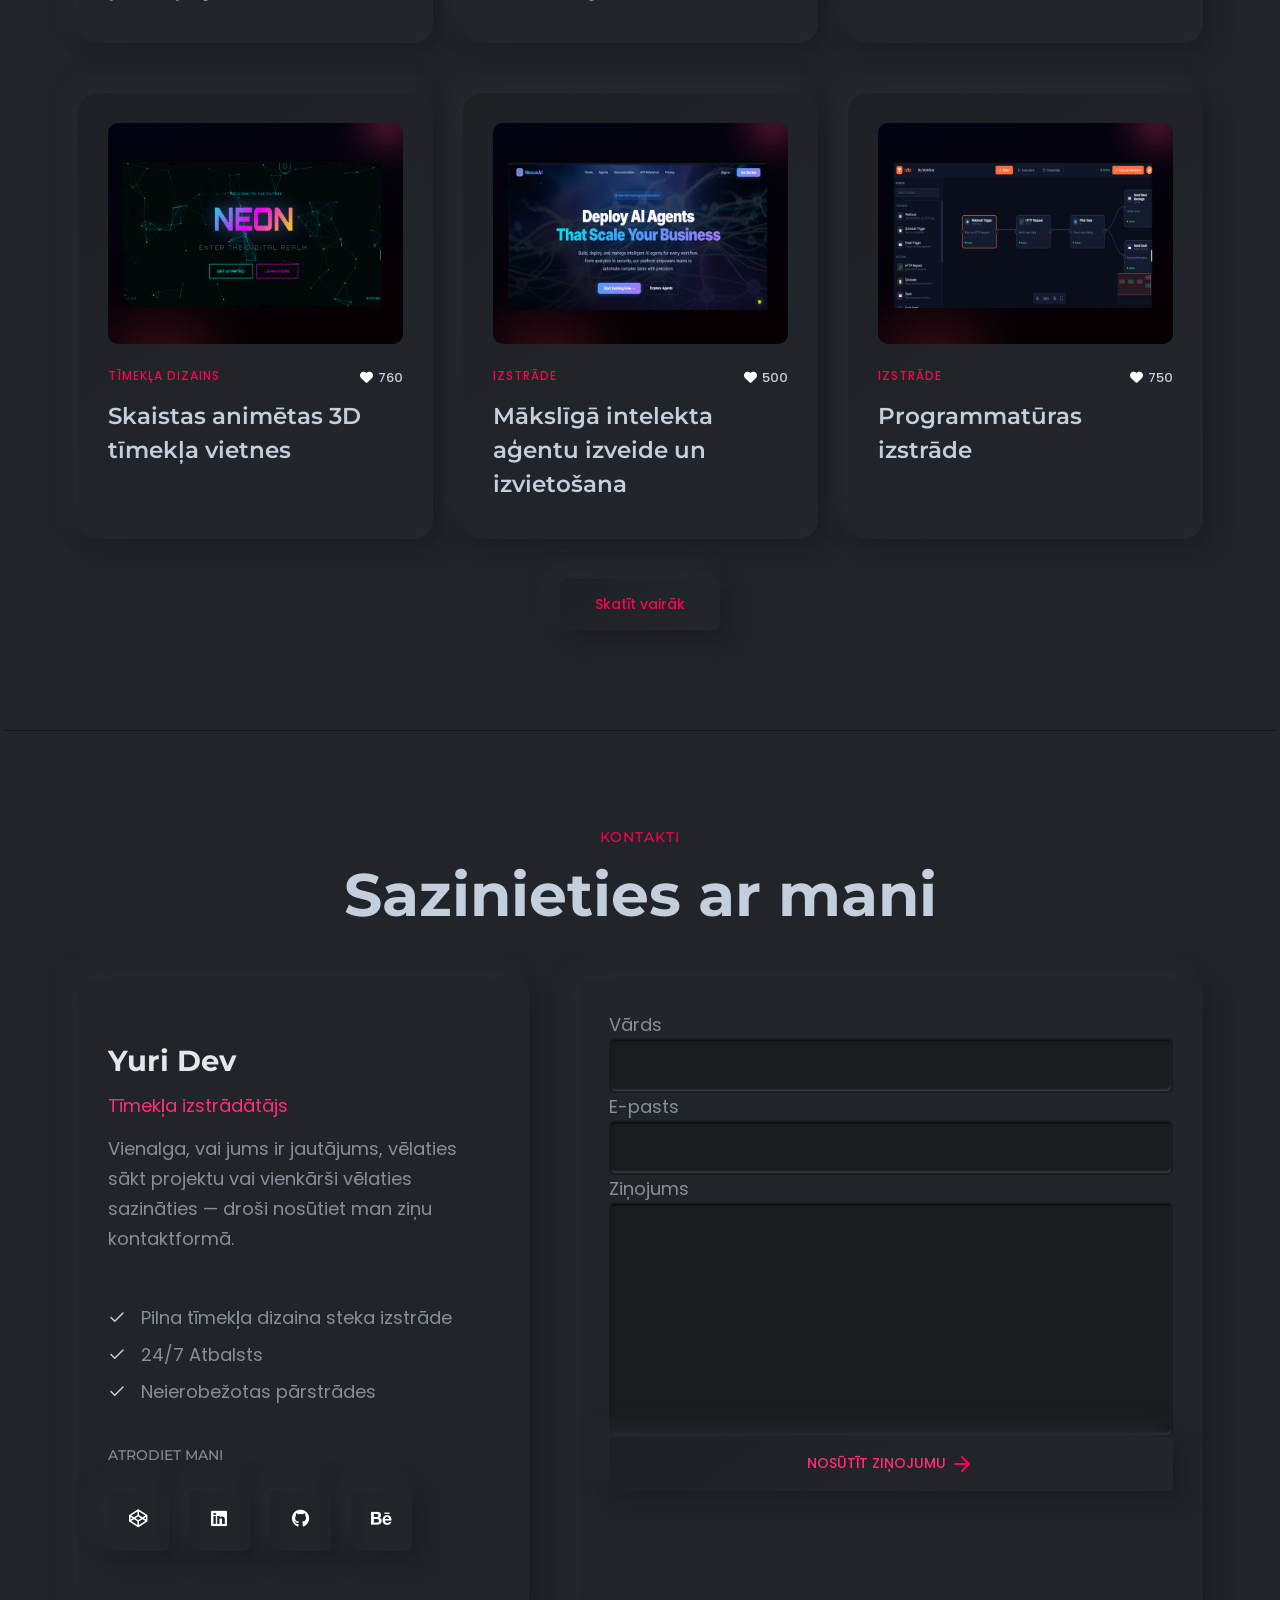
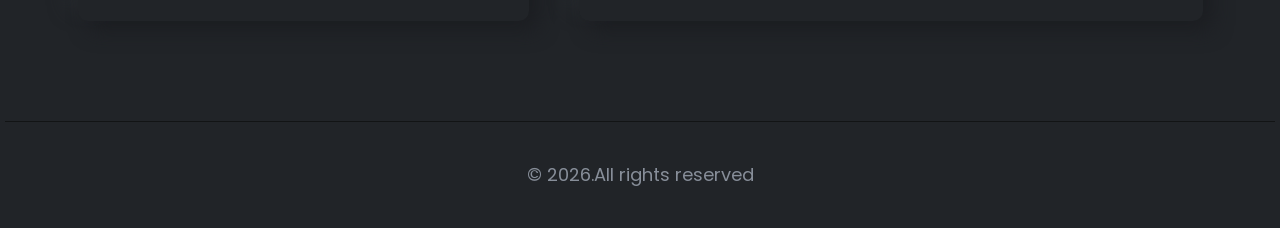
==== commit b9a350be: "Update lv.html" ====
--- a/lv.html
+++ b/lv.html
@@ -132,7 +132,7 @@
                      <li class="nav-item"><a class="nav-link smoth-animation" href="#features">Pakalpojumi</a></li>
                      <li class="nav-item"><a class="nav-link smoth-animation" href="#portfolio">Projekti</a></li>
                      <li class="nav-item"><a class="nav-link" href="#contacts">Kontakti</a></li>
-					 <li class="nav-item"><a class="nav-link smoth-animation" href="https://mscbuild.github.io">EN</a></li>
+					 <li class="nav-item"><a class="nav-link" href="https://mscbuild.github.io">EN</a></li>
                 </ul>
 					
                  <!-- social sharea area -->
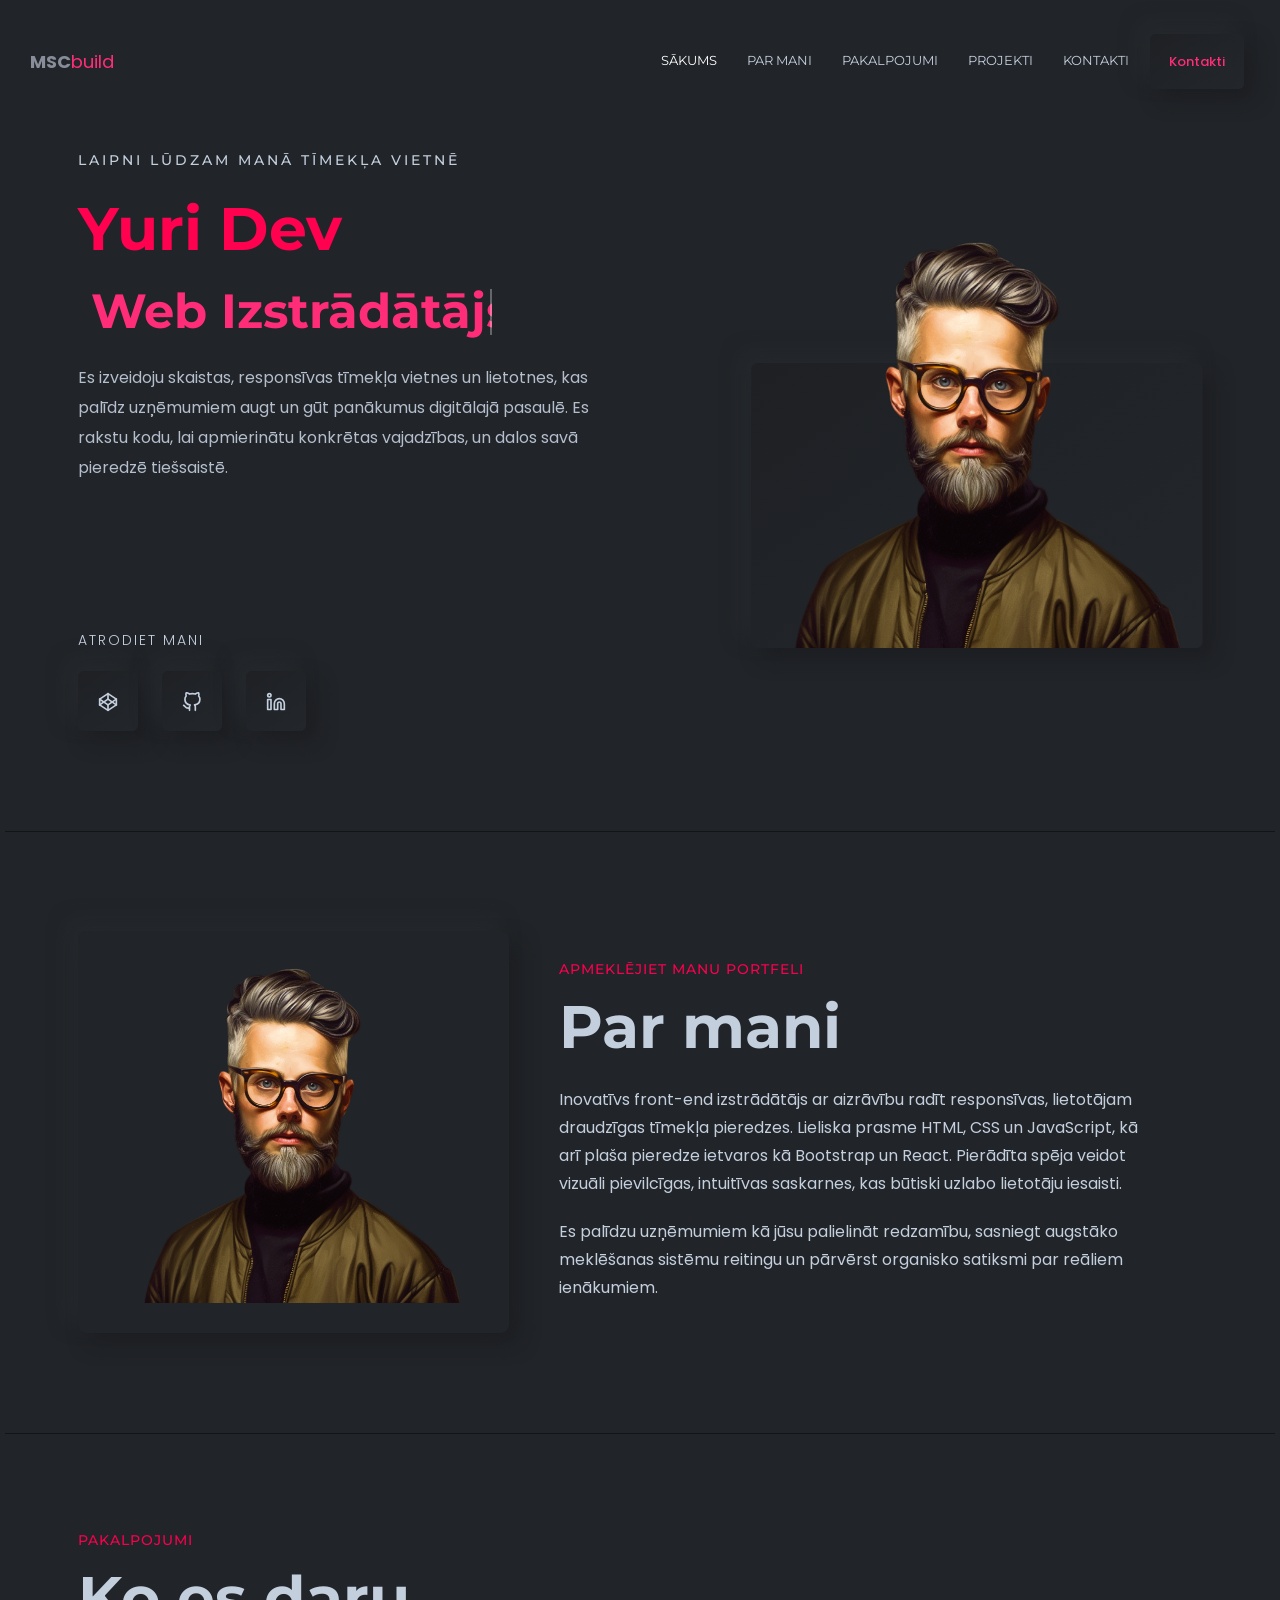
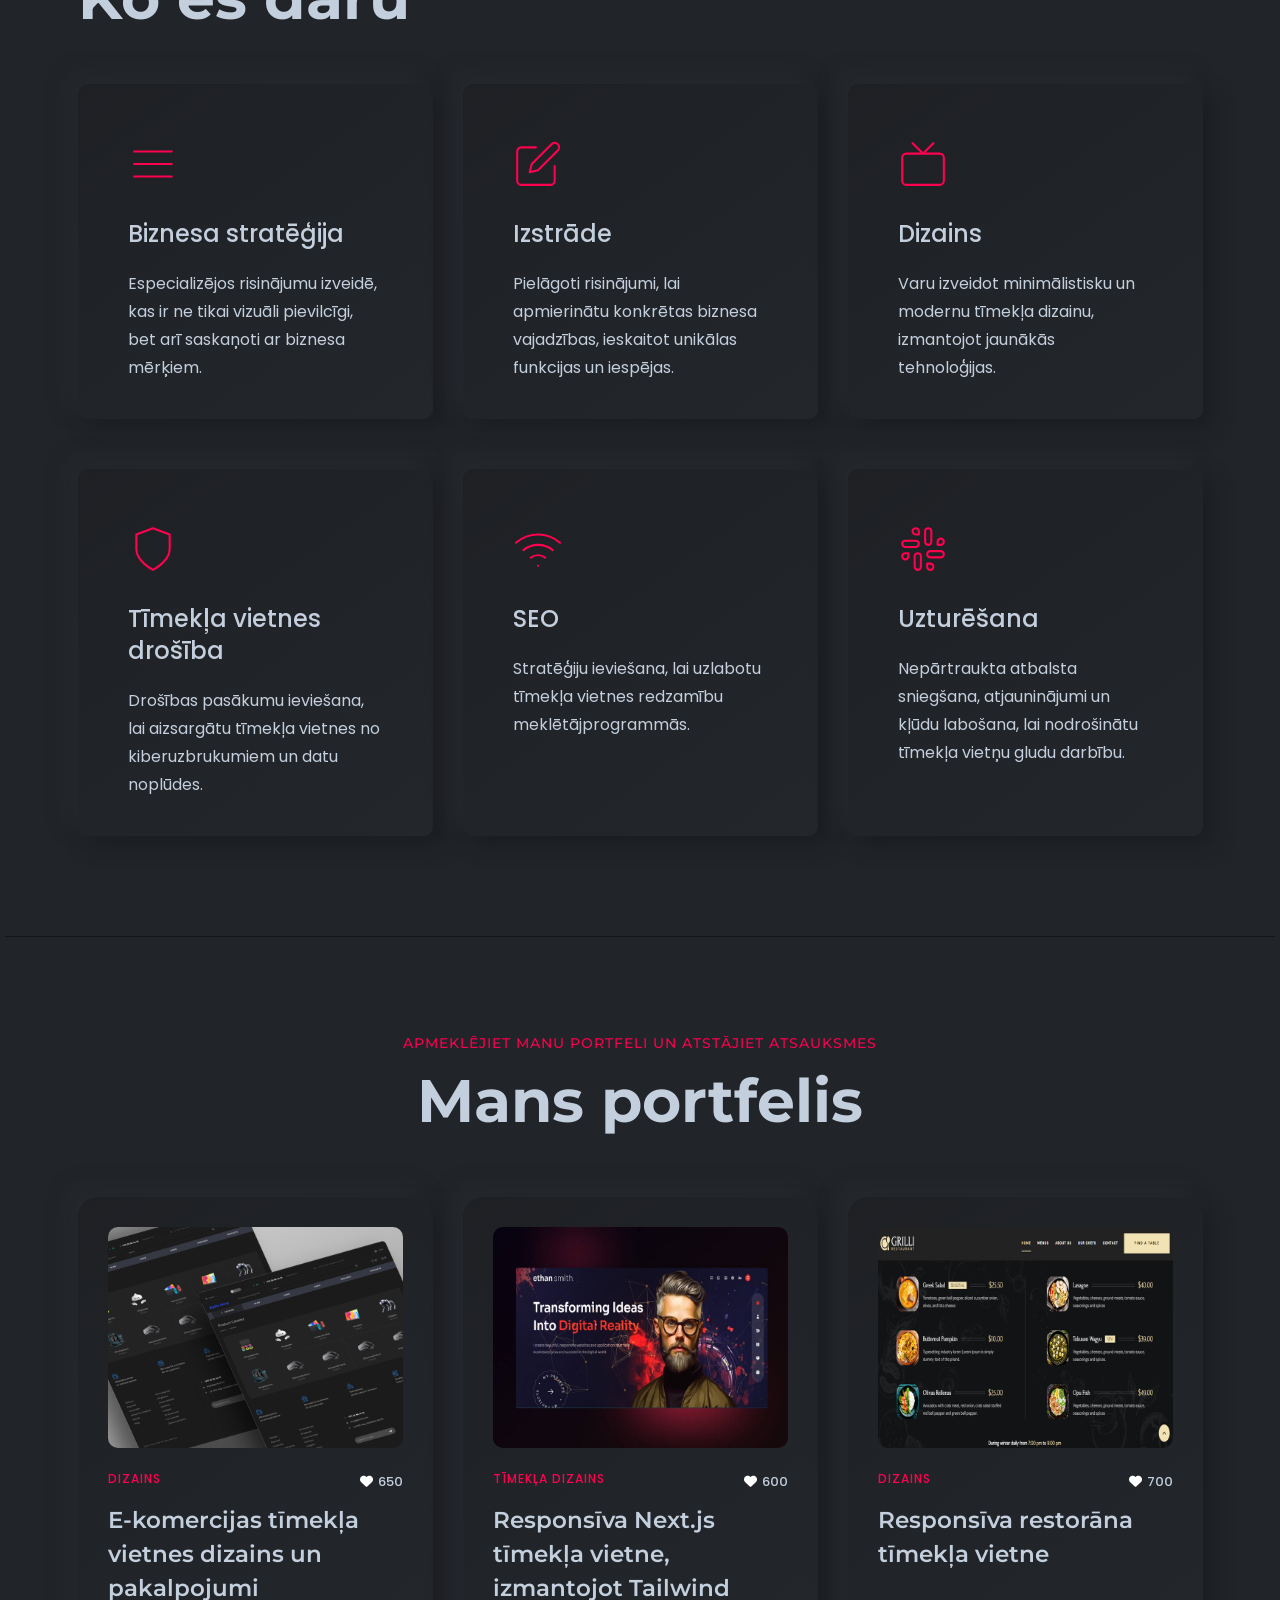
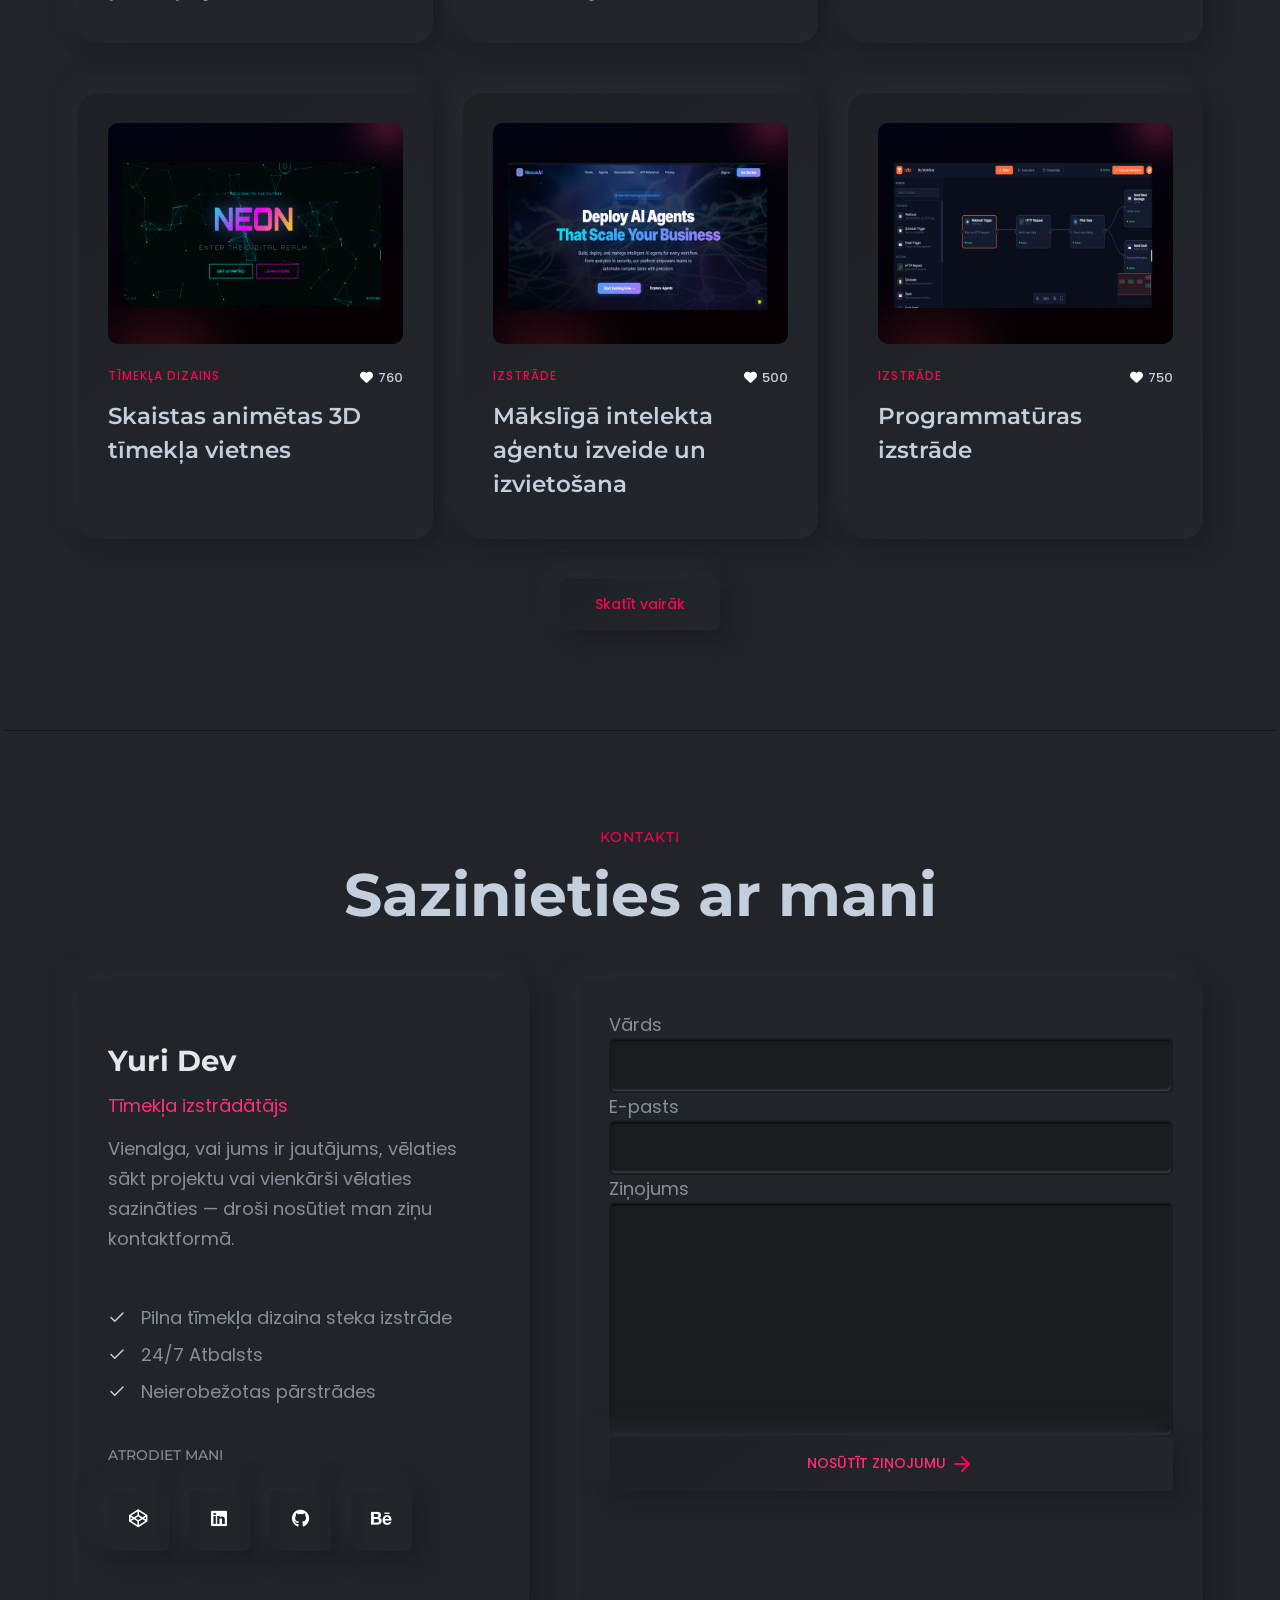
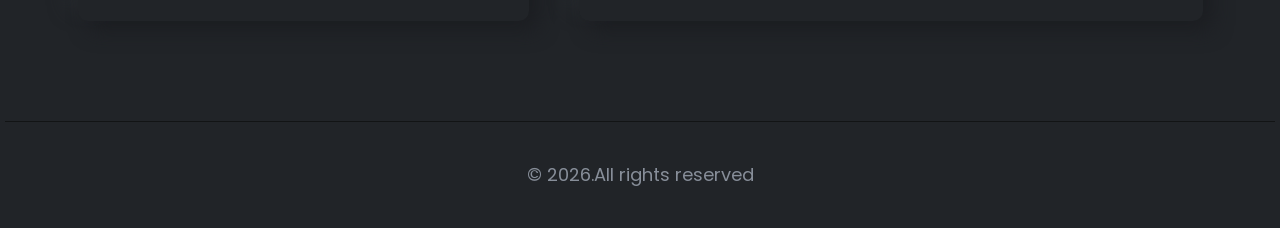
==== commit 0d182a0a: "Update lv.html" ====
--- a/lv.html
+++ b/lv.html
@@ -64,9 +64,8 @@
                      <li class="nav-item"><a class="nav-link smoth-animation" href="#about">Par mani</a></li>
                      <li class="nav-item"><a class="nav-link smoth-animation" href="#features">Pakalpojumi</a></li>
                      <li class="nav-item"><a class="nav-link smoth-animation" href="#portfolio">Projekti</a></li>
-                    <li class="nav-item"><a class="nav-link" href="#contacts">Kontakti</a></li>
-                    <li class="nav-item"><a class="nav-link" href="https://mscbuild.github.io/">EN</a></li>
-                <div class="gtranslate_wrapper"</div>
+                     <li class="nav-item"><a class="nav-link" href="#contacts">Kontakti</a></li>
+                     <div class="gtranslate_wrapper"</div>
                            <style>
                      .gglobe {
                                 position: relative;
@@ -132,7 +131,7 @@
                      <li class="nav-item"><a class="nav-link smoth-animation" href="#features">Pakalpojumi</a></li>
                      <li class="nav-item"><a class="nav-link smoth-animation" href="#portfolio">Projekti</a></li>
                      <li class="nav-item"><a class="nav-link" href="#contacts">Kontakti</a></li>
-					 <li class="nav-item"><a class="nav-link" href="https://mscbuild.github.io">EN</a></li>
+					 <li class="nav-item"><a class="nav-link" href="https://mscbuild.github.io/">EN</a></li>
                 </ul>
 					
                  <!-- social sharea area -->
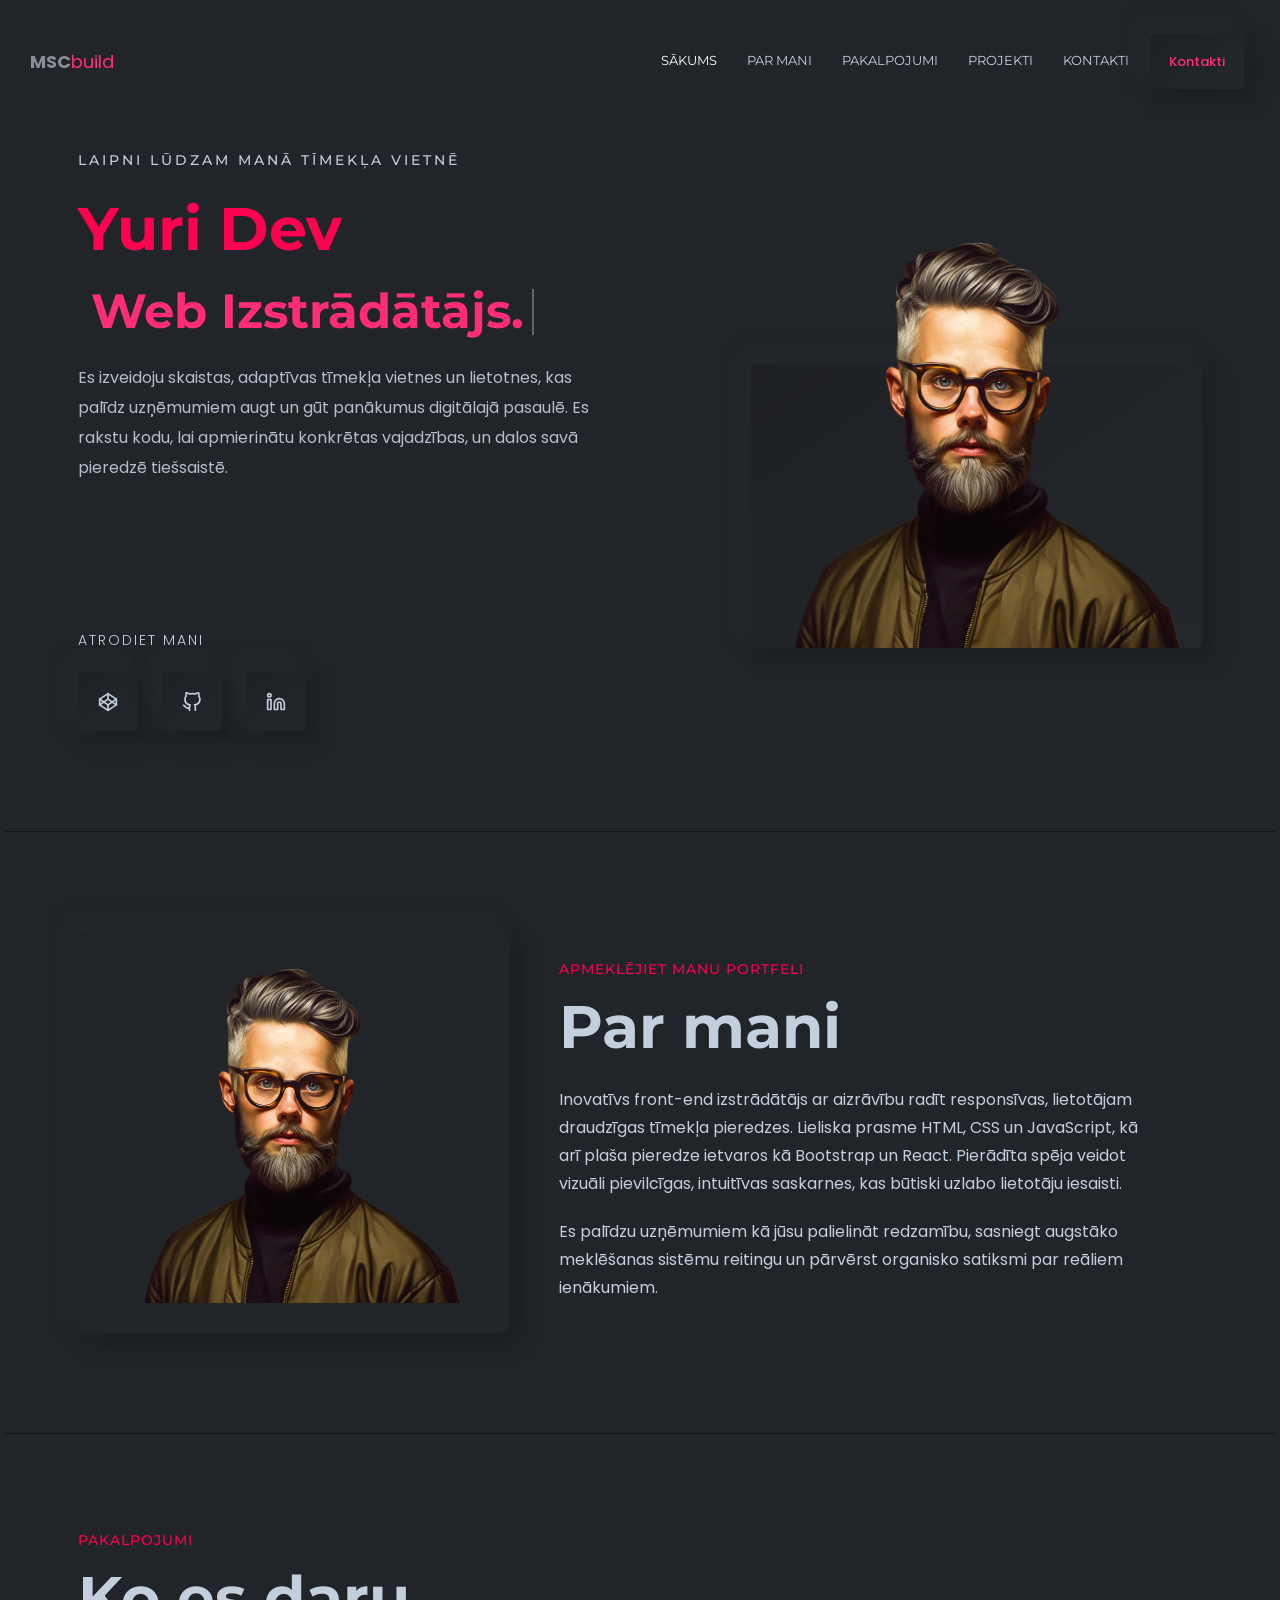
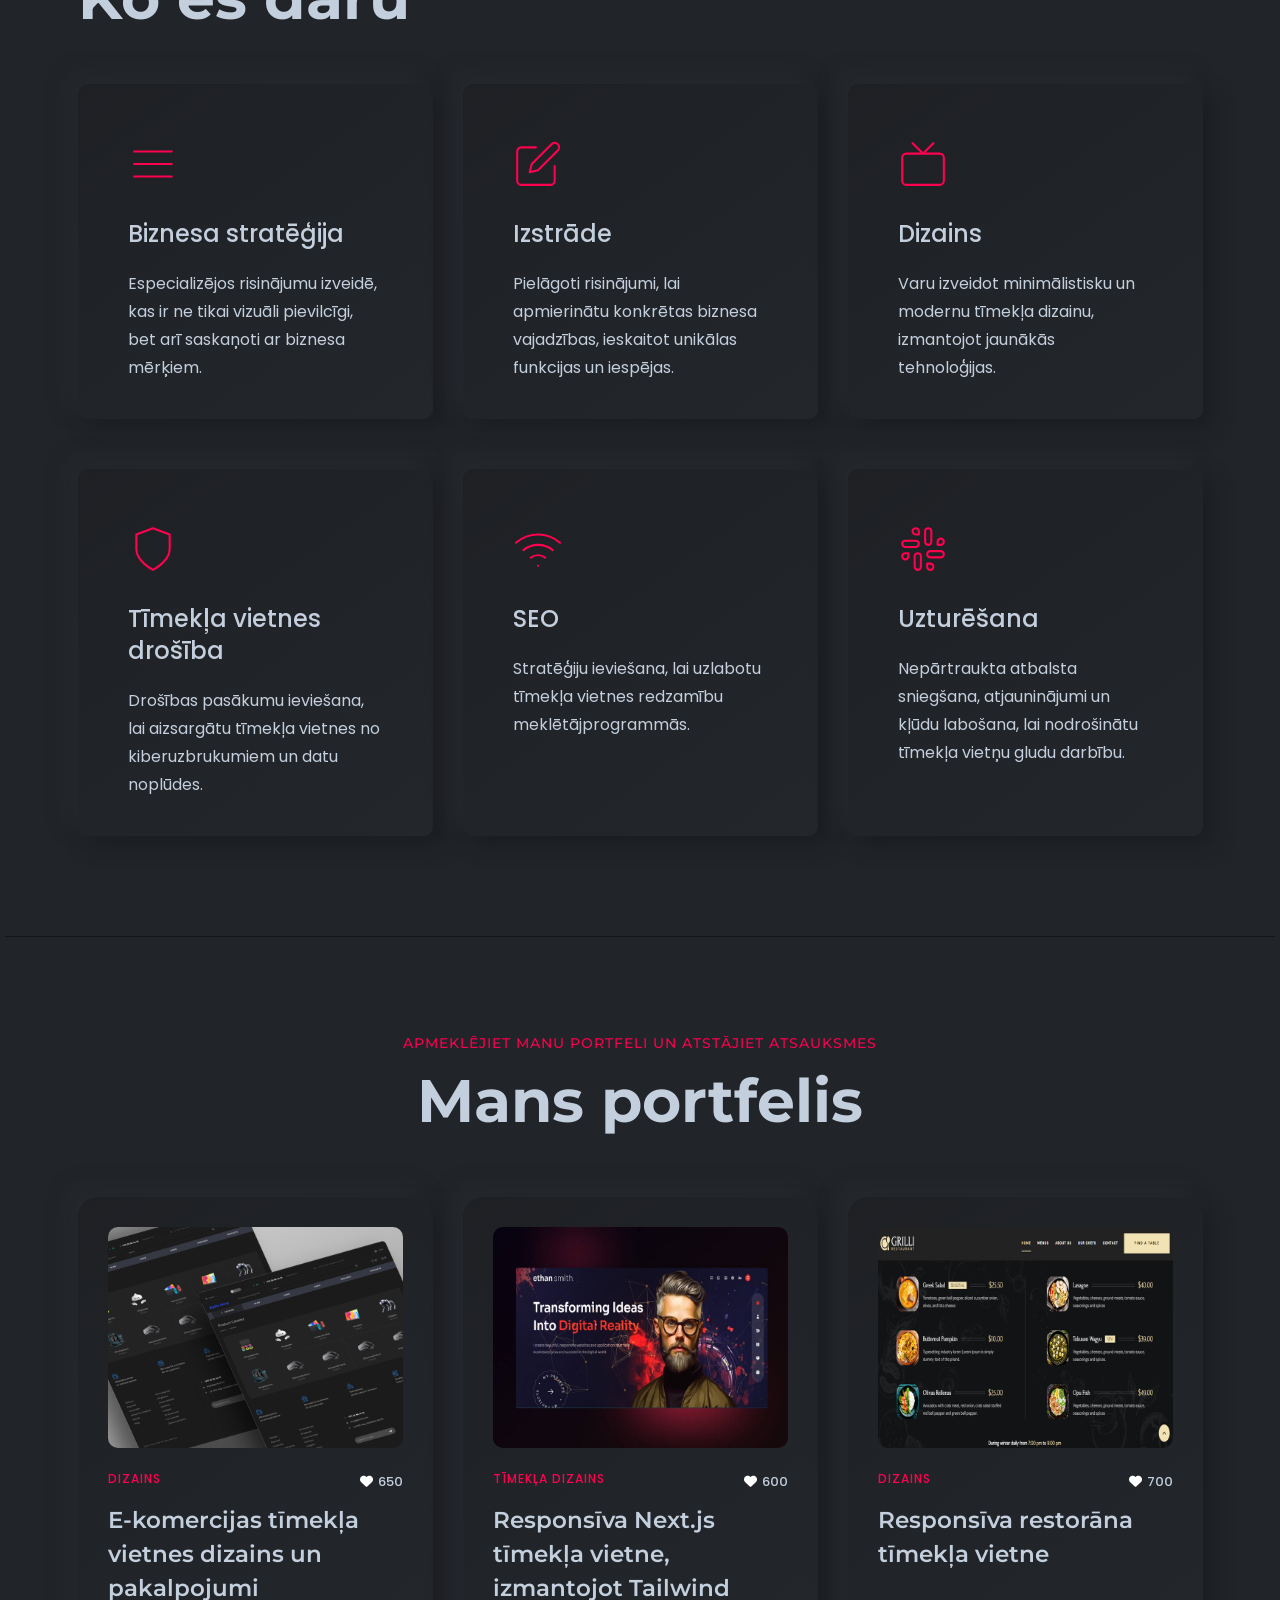
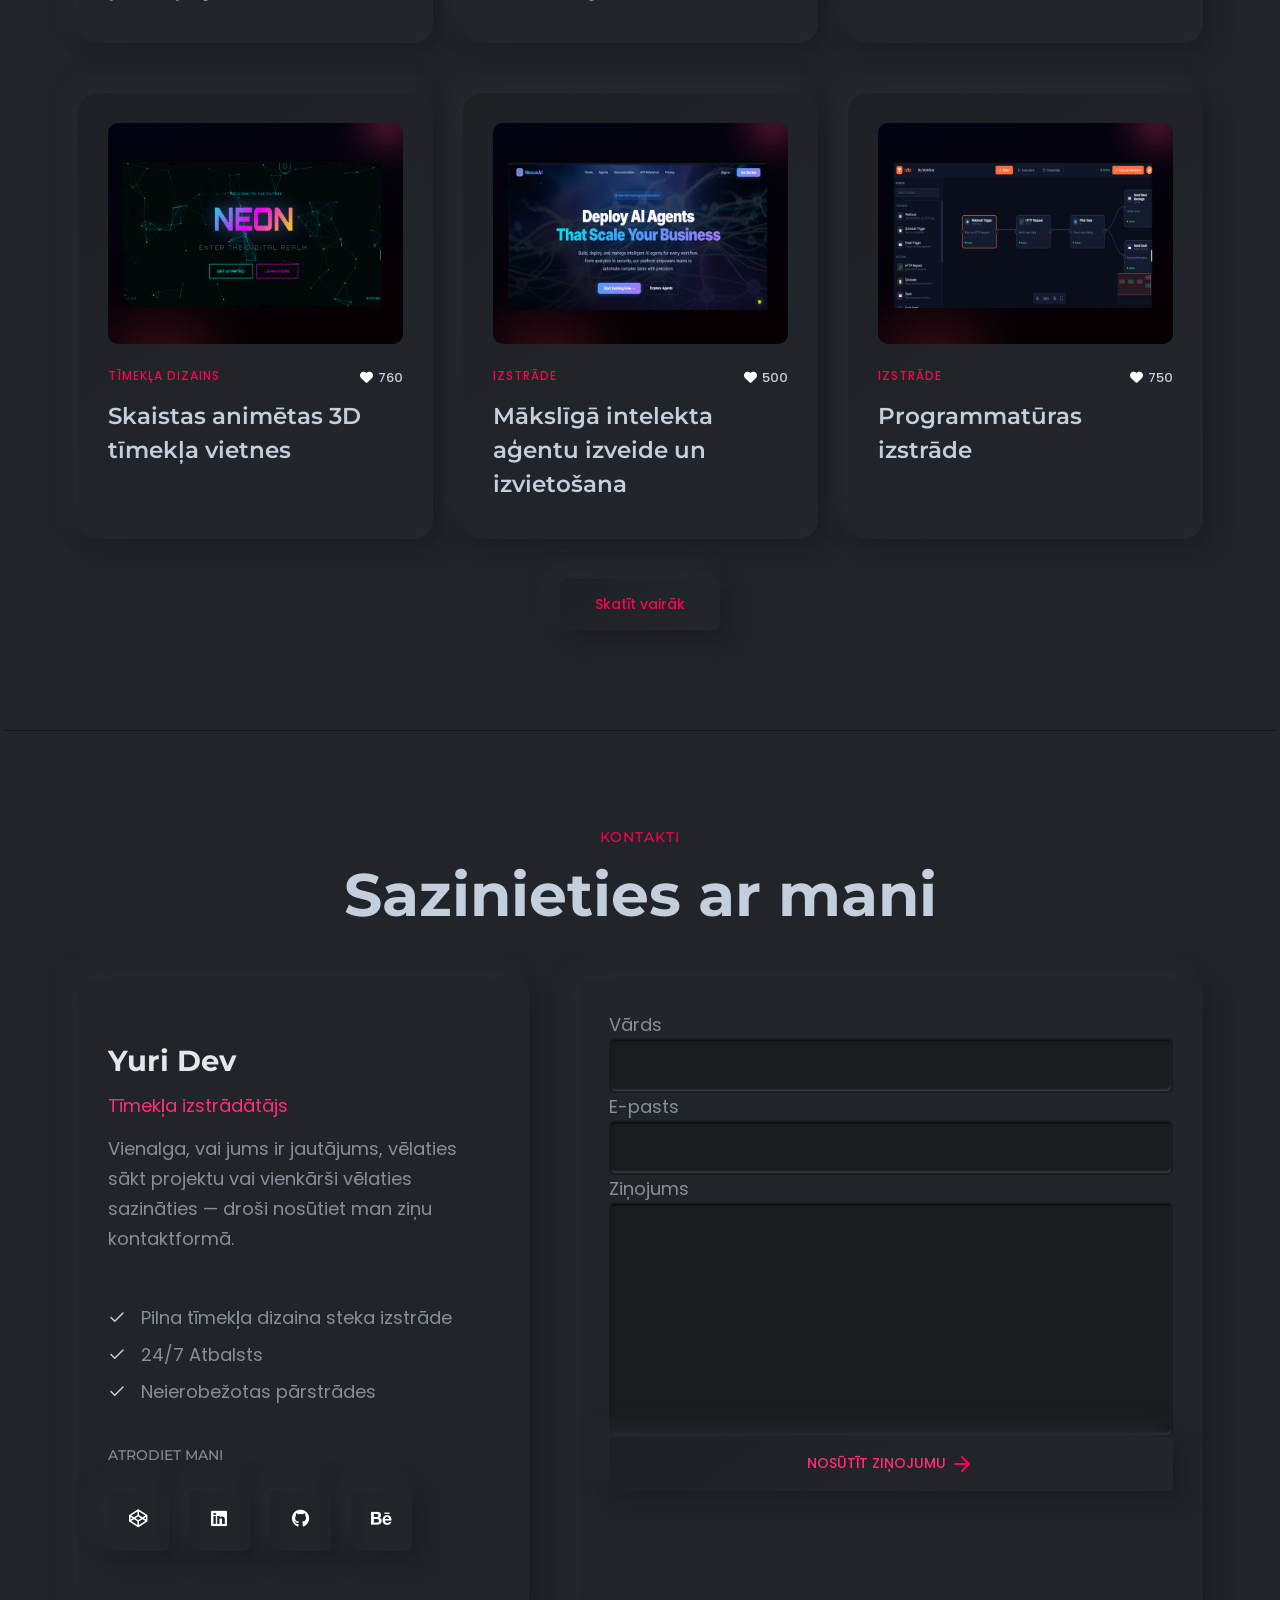
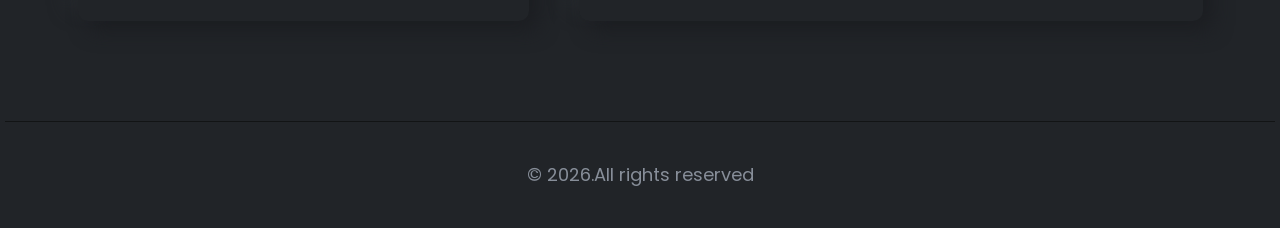
==== commit f823df44: "Update lv.html" ====
--- a/lv.html
+++ b/lv.html
@@ -186,7 +186,7 @@
                                         </span>
                                     </h1>
                                     <div>
-                                        <p class="description">Es izveidoju skaistas, responsīvas tīmekļa vietnes un lietotnes, kas palīdz uzņēmumiem augt un gūt panākumus digitālajā pasaulē. Es rakstu kodu, lai apmierinātu konkrētas vajadzības, un dalos savā pieredzē tiešsaistē.</p>
+                                        <p class="description">Es izveidoju skaistas, adaptīvas tīmekļa vietnes un lietotnes, kas palīdz uzņēmumiem augt un gūt panākumus digitālajā pasaulē. Es rakstu kodu, lai apmierinātu konkrētas vajadzības, un dalos savā pieredzē tiešsaistē.</p>
                                     </div>
 								</div>
                              <div class="row">
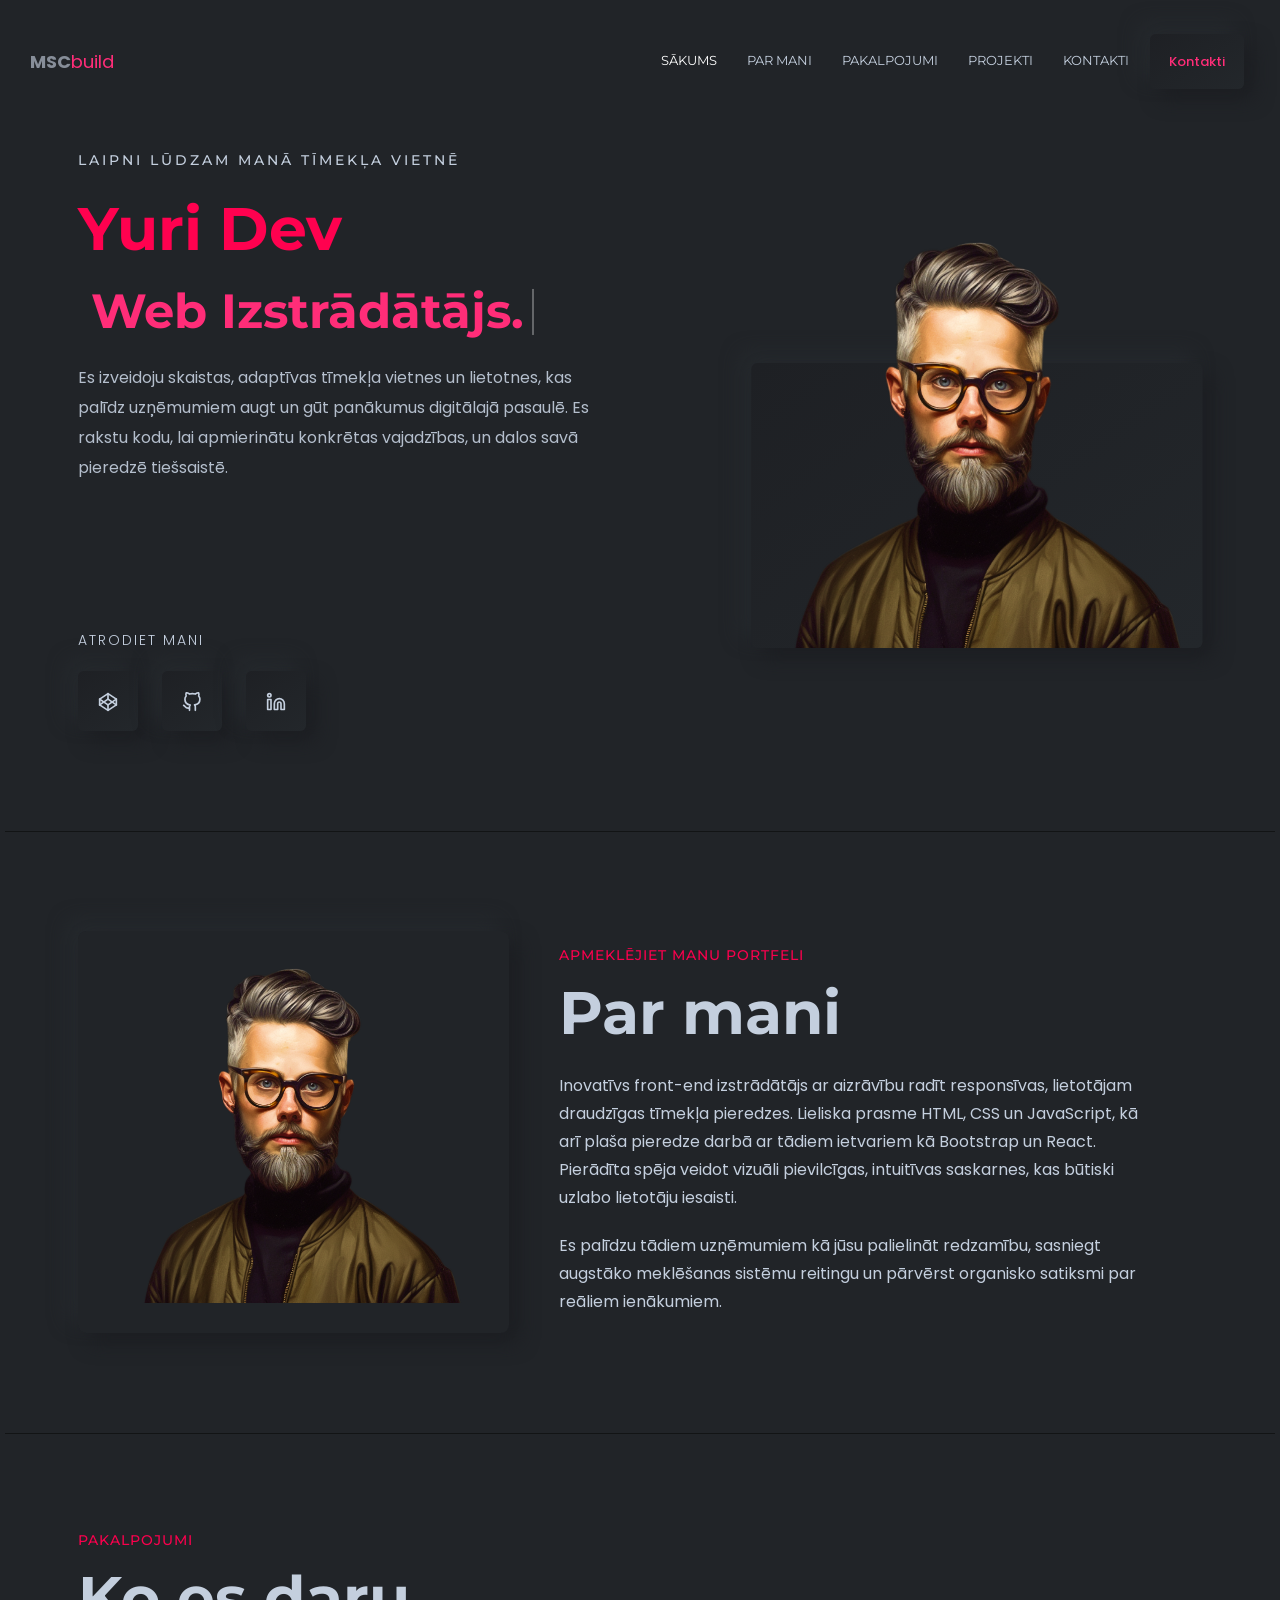
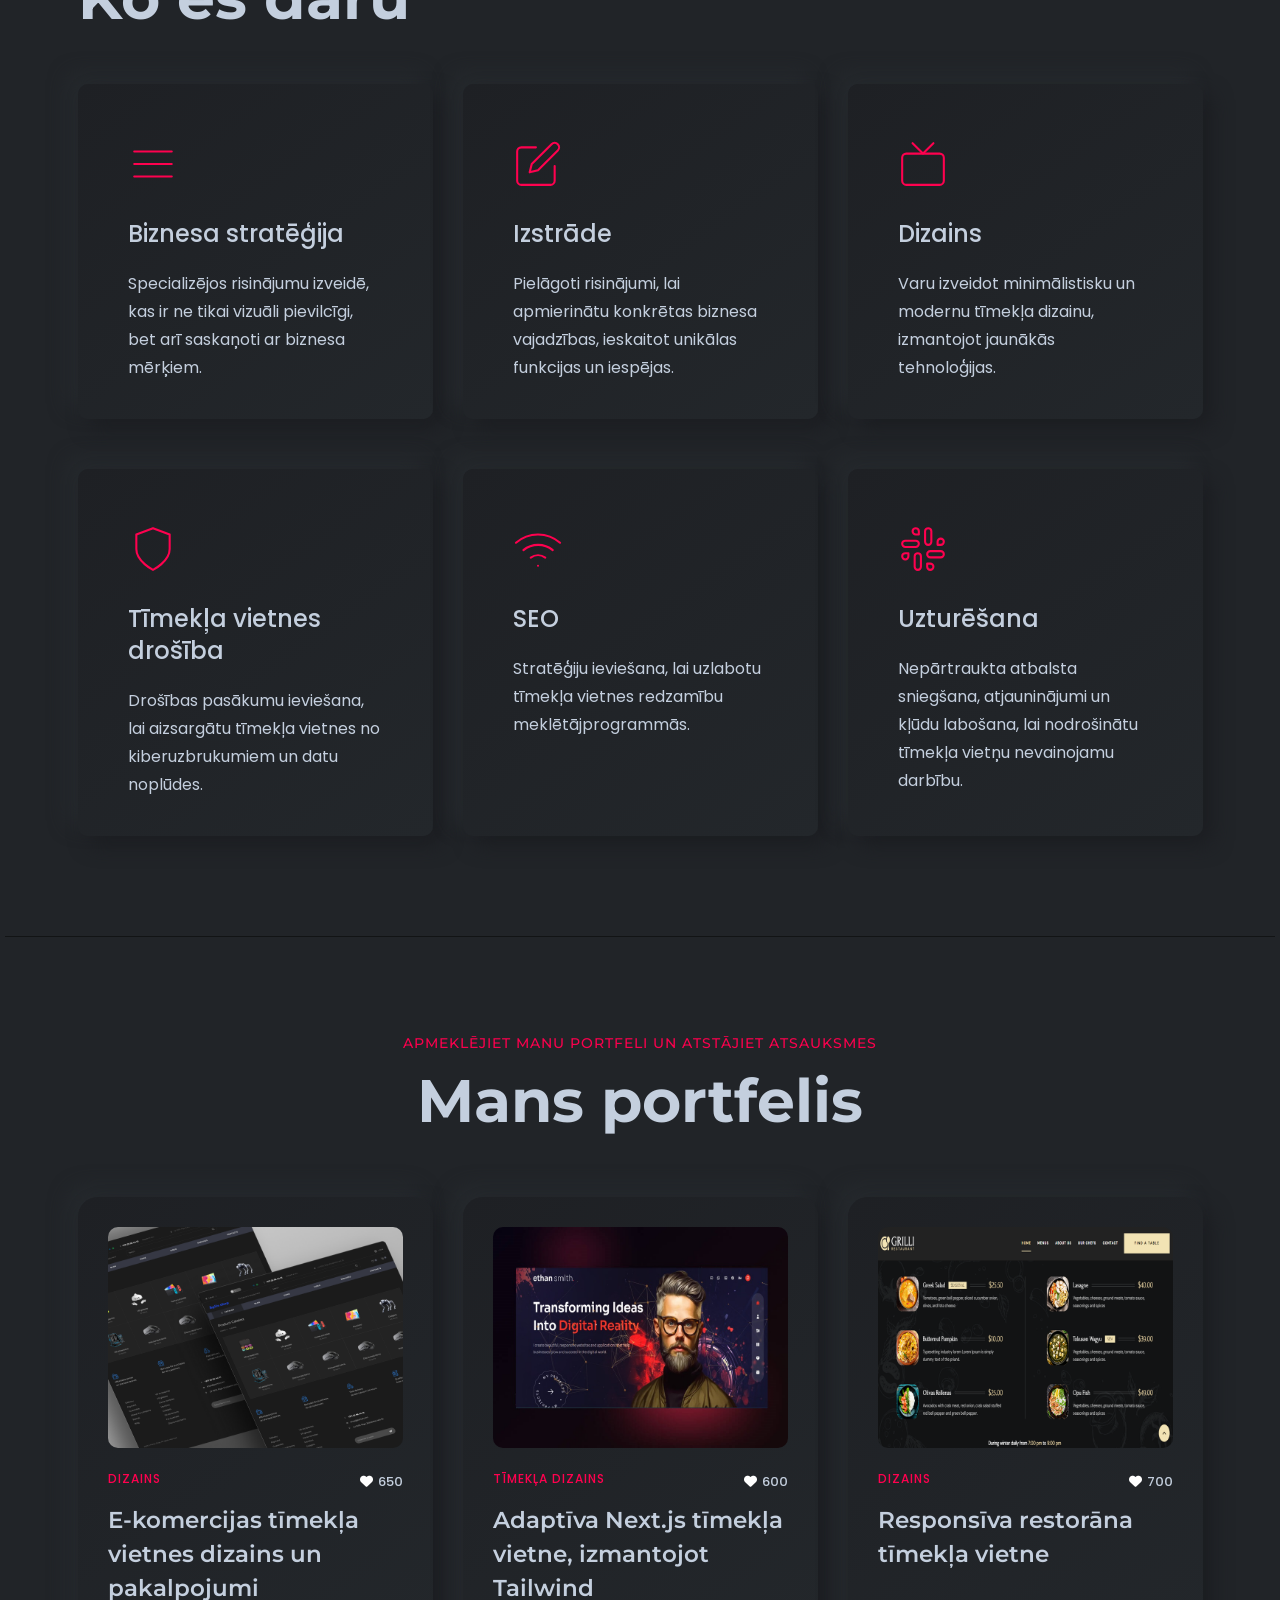
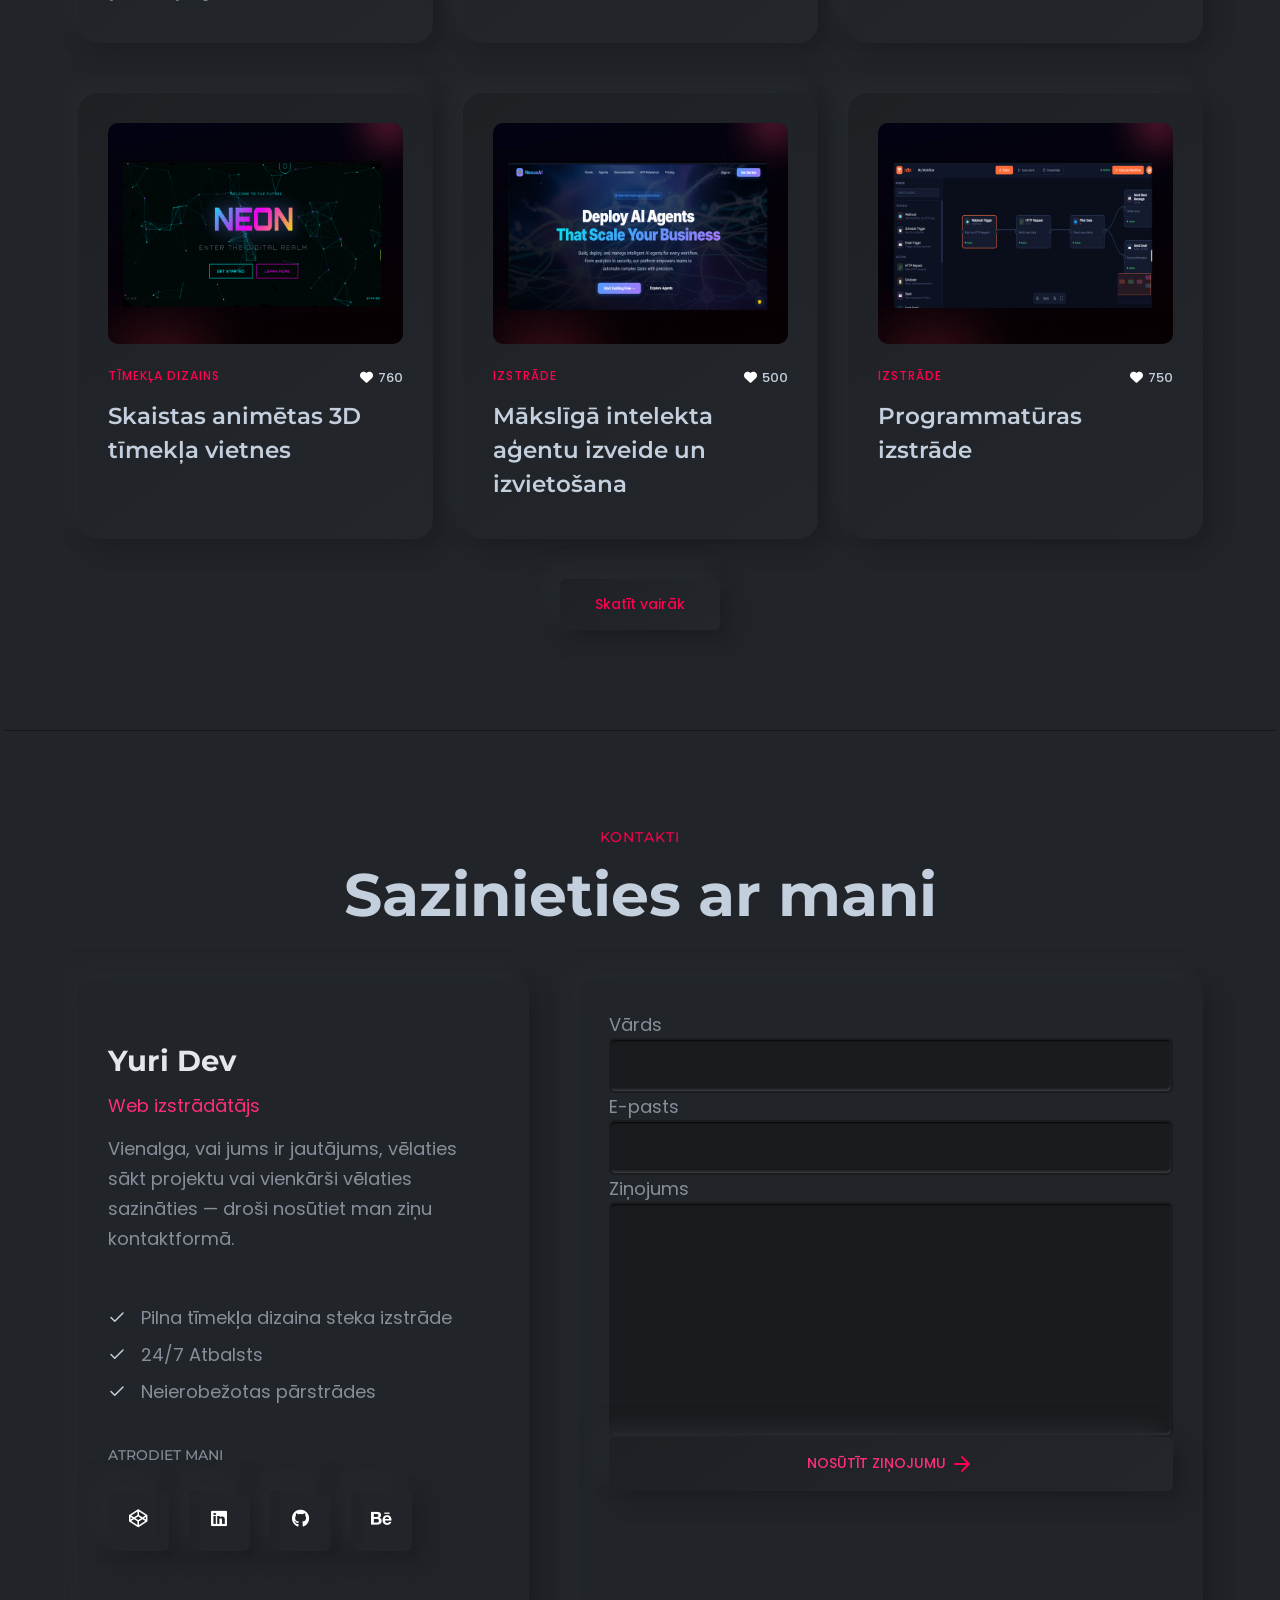
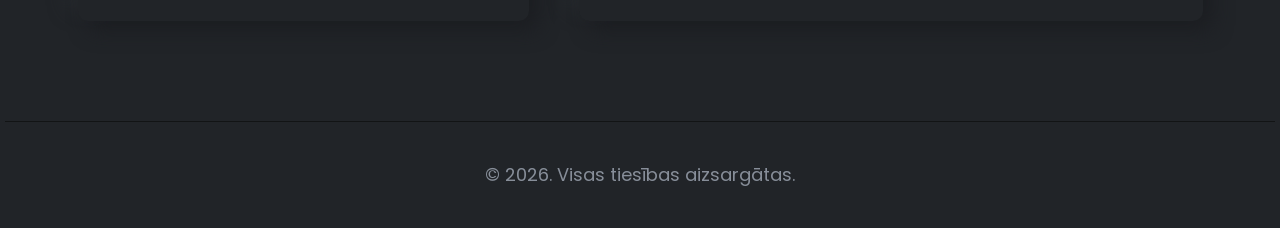
==== commit a3b1735e: "Update lv.html" ====
--- a/lv.html
+++ b/lv.html
@@ -237,10 +237,10 @@
                                 <h2 class="title">Par mani</h2>
                             </div>
                             <p class="discription">
-                                Inovatīvs front-end izstrādātājs ar aizrāvību radīt responsīvas, lietotājam draudzīgas tīmekļa pieredzes. Lieliska prasme HTML, CSS un JavaScript, kā arī plaša pieredze ietvaros kā Bootstrap un React. Pierādīta spēja veidot vizuāli pievilcīgas, intuitīvas saskarnes, kas būtiski uzlabo lietotāju iesaisti.
+                                Inovatīvs front-end izstrādātājs ar aizrāvību radīt responsīvas, lietotājam draudzīgas tīmekļa pieredzes. Lieliska prasme HTML, CSS un JavaScript, kā arī plaša pieredze darbā ar tādiem ietvariem kā Bootstrap un React. Pierādīta spēja veidot vizuāli pievilcīgas, intuitīvas saskarnes, kas būtiski uzlabo lietotāju iesaisti.
                             </p>
                             <p class="discription">
-                               Es palīdzu uzņēmumiem kā jūsu palielināt redzamību, sasniegt augstāko meklēšanas sistēmu reitingu un pārvērst organisko satiksmi par reāliem ienākumiem.
+                               Es palīdzu tādiem uzņēmumiem kā jūsu palielināt redzamību, sasniegt augstāko meklēšanas sistēmu reitingu un pārvērst organisko satiksmi par reāliem ienākumiem.
                             </p>
                             
                         </div>
@@ -271,7 +271,7 @@
                                 </div>
                                 <div class="content">
                                     <h4 class="title"><a href="#">Biznesa stratēģija</a></h4>
-                                    <p class="description">Especializējos risinājumu izveidē, kas ir ne tikai vizuāli pievilcīgi, bet arī saskaņoti ar biznesa mērķiem.</p>
+                                    <p class="description">Specializējos risinājumu izveidē, kas ir ne tikai vizuāli pievilcīgi, bet arī saskaņoti ar biznesa mērķiem.</p>
                                     <a class="read-more-button" href="#"><i class="feather-arrow-right"></i></a>
                                 </div>
                             </div>
@@ -357,7 +357,7 @@
                                 </div>
                                 <div class="content">
                                     <h4 class="title"><a href="#">Uzturēšana</a></h4>
-                                    <p class="description">Nepārtraukta atbalsta sniegšana, atjauninājumi un kļūdu labošana, lai nodrošinātu tīmekļa vietņu gludu darbību.</p>
+                                    <p class="description">Nepārtraukta atbalsta sniegšana, atjauninājumi un kļūdu labošana, lai nodrošinātu tīmekļa vietņu nevainojamu darbību.</p>
                                     <a class="read-more-button" href="#"><i class="feather-arrow-right"></i></a>
                                 </div>
                             </div>
@@ -429,7 +429,7 @@
                                                         600</span>
                                                 </div>
                                             </div>
-                                            <h4 class="title"><a href="javascript:void(0)">Responsīva Next.js tīmekļa vietne, izmantojot Tailwind<i
+                                            <h4 class="title"><a href="javascript:void(0)">Adaptīva Next.js tīmekļa vietne, izmantojot Tailwind<i
                                                         class="feather-arrow-right"></i></a></h4>
                                         </div>
                                     </div>
@@ -578,9 +578,9 @@
                                     <h3>
                                         <span>Izceltais – Dizains</span> Tīmekļa vietnes dizaina izstrāde.
                                     </h3>
-                                    <p class="mb--30">Kompleksa dizaina risinājuma izstrāde e-komercijas platformai, kas vērsta uz lietotāja pieredzes (UX), pārdošanas konversijas un zīmola atpazīstamības uzlabošanu. Projekts ietvēra visas fāzes — no tirgus pētījumiem līdz galīgo UI izkārtojumu un prototipu izveidei.</p>
+                                    <p class="mb--30">Kompleksa dizaina risinājuma izstrāde e-komercijas platformai, kas vērsta uz lietotāja pieredzes (UX), pārdošanas konversijas un zīmola atpazīstamības uzlabošanu. Projekts ietvēra visas fāzes — no tirgus pētījumiem līdz galīgo lietotāja saskarnes izkārtojumu un prototipu izveidei.</p>
 									<p><b>*Sasniegtie rezultāti:</b></p>
-								    <p>Pozitīvas lietotāju atsauksmes par interfeisa vienkāršību un ērtību, 10% atteikumu samazināšanās, redzamība meklēšanas sistēmās. Produkts atbilst tehniskajām prasībām un kvalitātes standartiem.</p> 
+								    <p>Pozitīvas lietotāju atsauksmes par interfeisa vienkāršību un ērtību,	atteikumu skaita samazinājums par 10 %, redzamība meklēšanas sistēmās. Produkts atbilst tehniskajām prasībām un kvalitātes standartiem.</p> 
 									<p><b>*Izmantotās tehnoloģijas:</b></p>
 									<p>· Figma</p>
 									<div class="button-group mt--20">
@@ -630,8 +630,8 @@
                                     <h3>
                                         <span>Izceltais – Dizains</span> Tīmekļa vietnes dizaina izstrāde.
                                     </h3>
-									<p><b>Stratēģija · UI/UX Dizains · Mākslas virziens · Tīmekļa izstrāde</b></p>
-                                    <p class="mb--30">Visaptveroša dizaina risinājuma izstrāde ļoti efektīvai, profesionālai un atmiņā paliekošai portfeļa tīmekļa vietnei, kas maksimizē iespējas sasniegt profesionālos mērķus: piesaistīt mērķa klientus, atrast darbu vai palielināt personīgā zīmola atpazīstamību.</p>
+									<p><b>Stratēģija · UI/UX Dizains · Tīmekļa izstrāde</b></p>
+                                    <p class="mb--30">Visaptveroša dizaina risinājuma izstrāde ļoti efektīvai, profesionālai un atmiņā paliekošai portfolio tīmekļa vietnei, kas palielina iespējas sasniegt profesionālos mērķus: piesaistīt mērķa klientus, atrast darbu vai palielināt personīgā zīmola atpazīstamību.</p>
 									<p><b>*Sasniegtie rezultāti:</b></p>
                                     <p>Dizains tiek uztverts kā profesionāls, saskanīgs ar mūsdienu tendencēm un atspoguļo personīgo zīmolu, adaptīvs dizains, unikālas animācijas, interaktīvi elementi. Pozitīva lietotāja pieredze (UX): Vairāk nekā 80% testa lietotāju viegli atrod nepieciešamo informāciju.</p> 
 									<p><b>*Izmantotās tehnoloģijas:</b></p>
@@ -735,7 +735,7 @@
                             </div>
                             <div class="title-area">
 							<h4 class="title">Yuri Dev</h4>
-                                <span>Tīmekļa izstrādātājs</span>
+                                <span>Web izstrādātājs</span>
                             </div>
                             <div class="description">
                                 <p>Vienalga, vai jums ir jautājums, vēlaties sākt projektu vai vienkārši vēlaties sazināties — droši nosūtiet man ziņu kontaktformā.
@@ -977,7 +977,7 @@
 </script>
                       
 	<div class="copyright text-center ptb--40 section-separator">
-              © 2026.All rights reserved
+              © 2026. Visas tiesības aizsargātas.
                 <span class="separator"></span>
                 
           </div>
